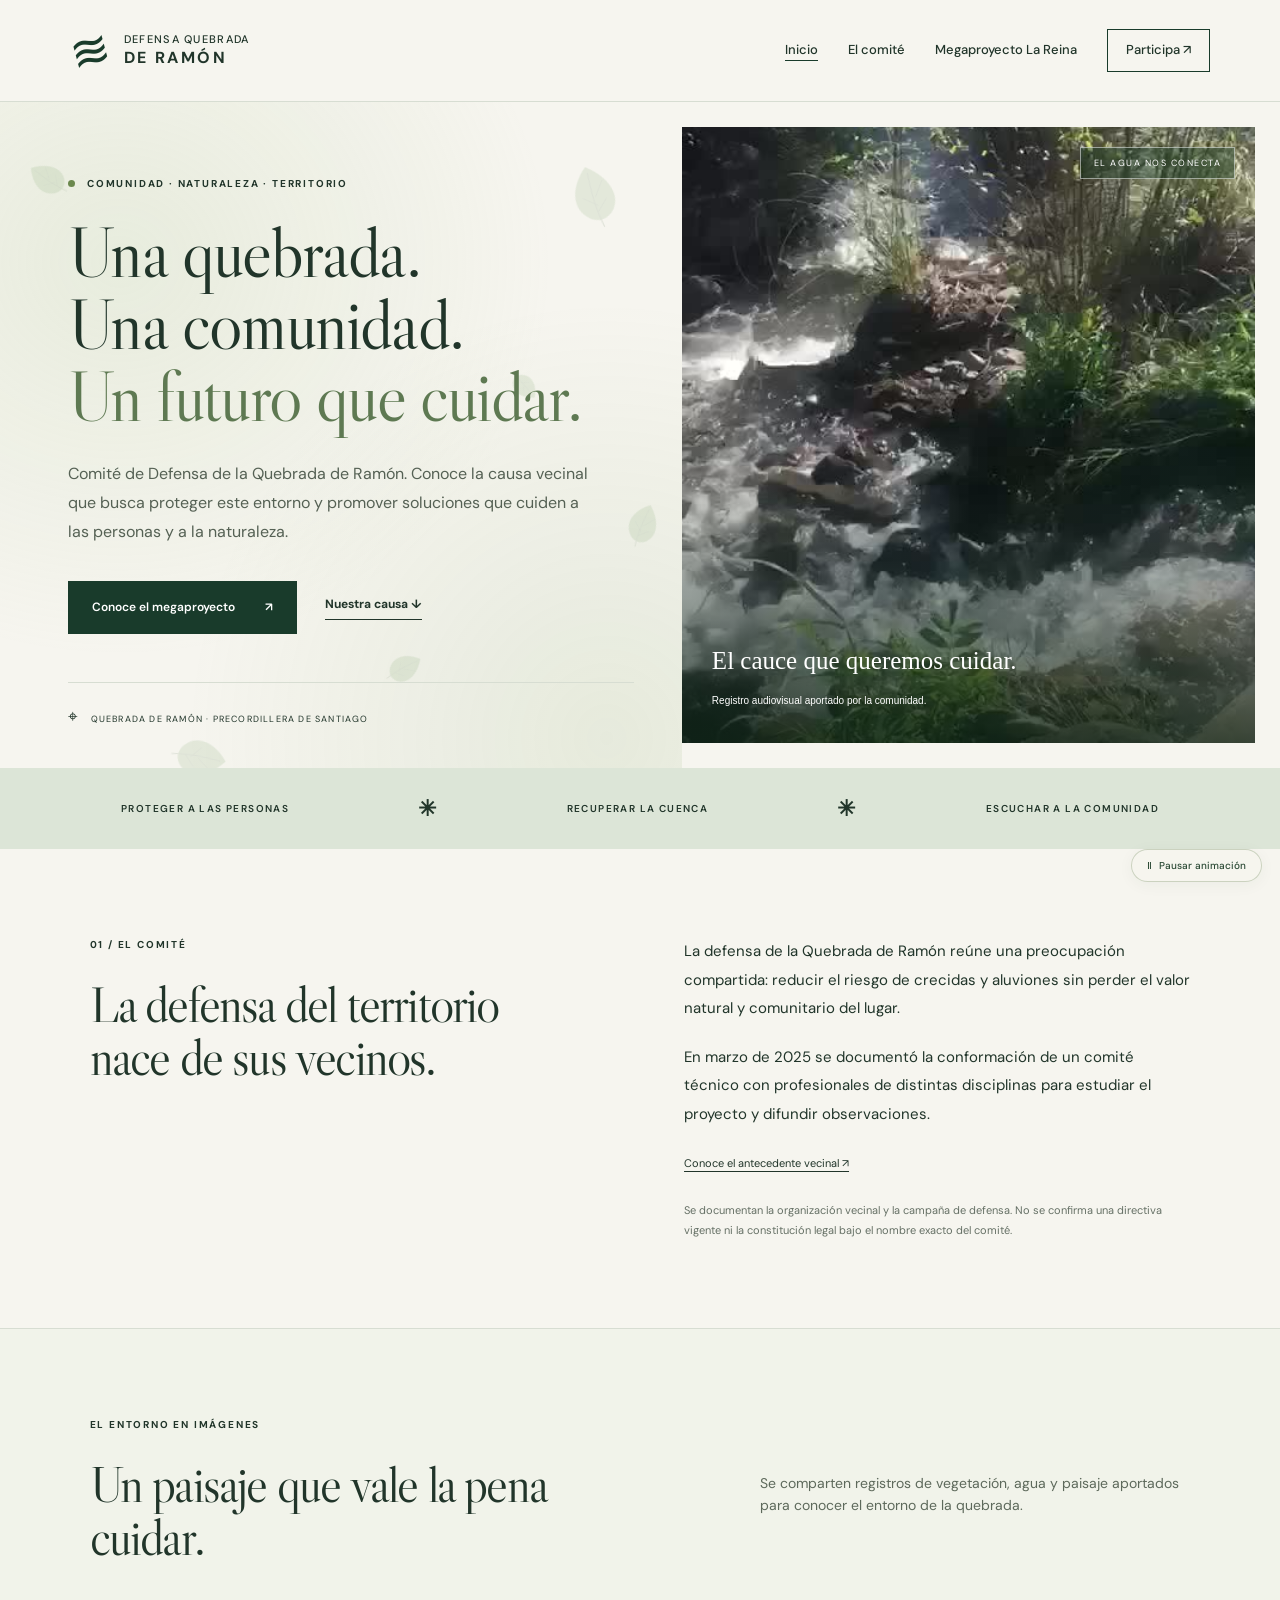
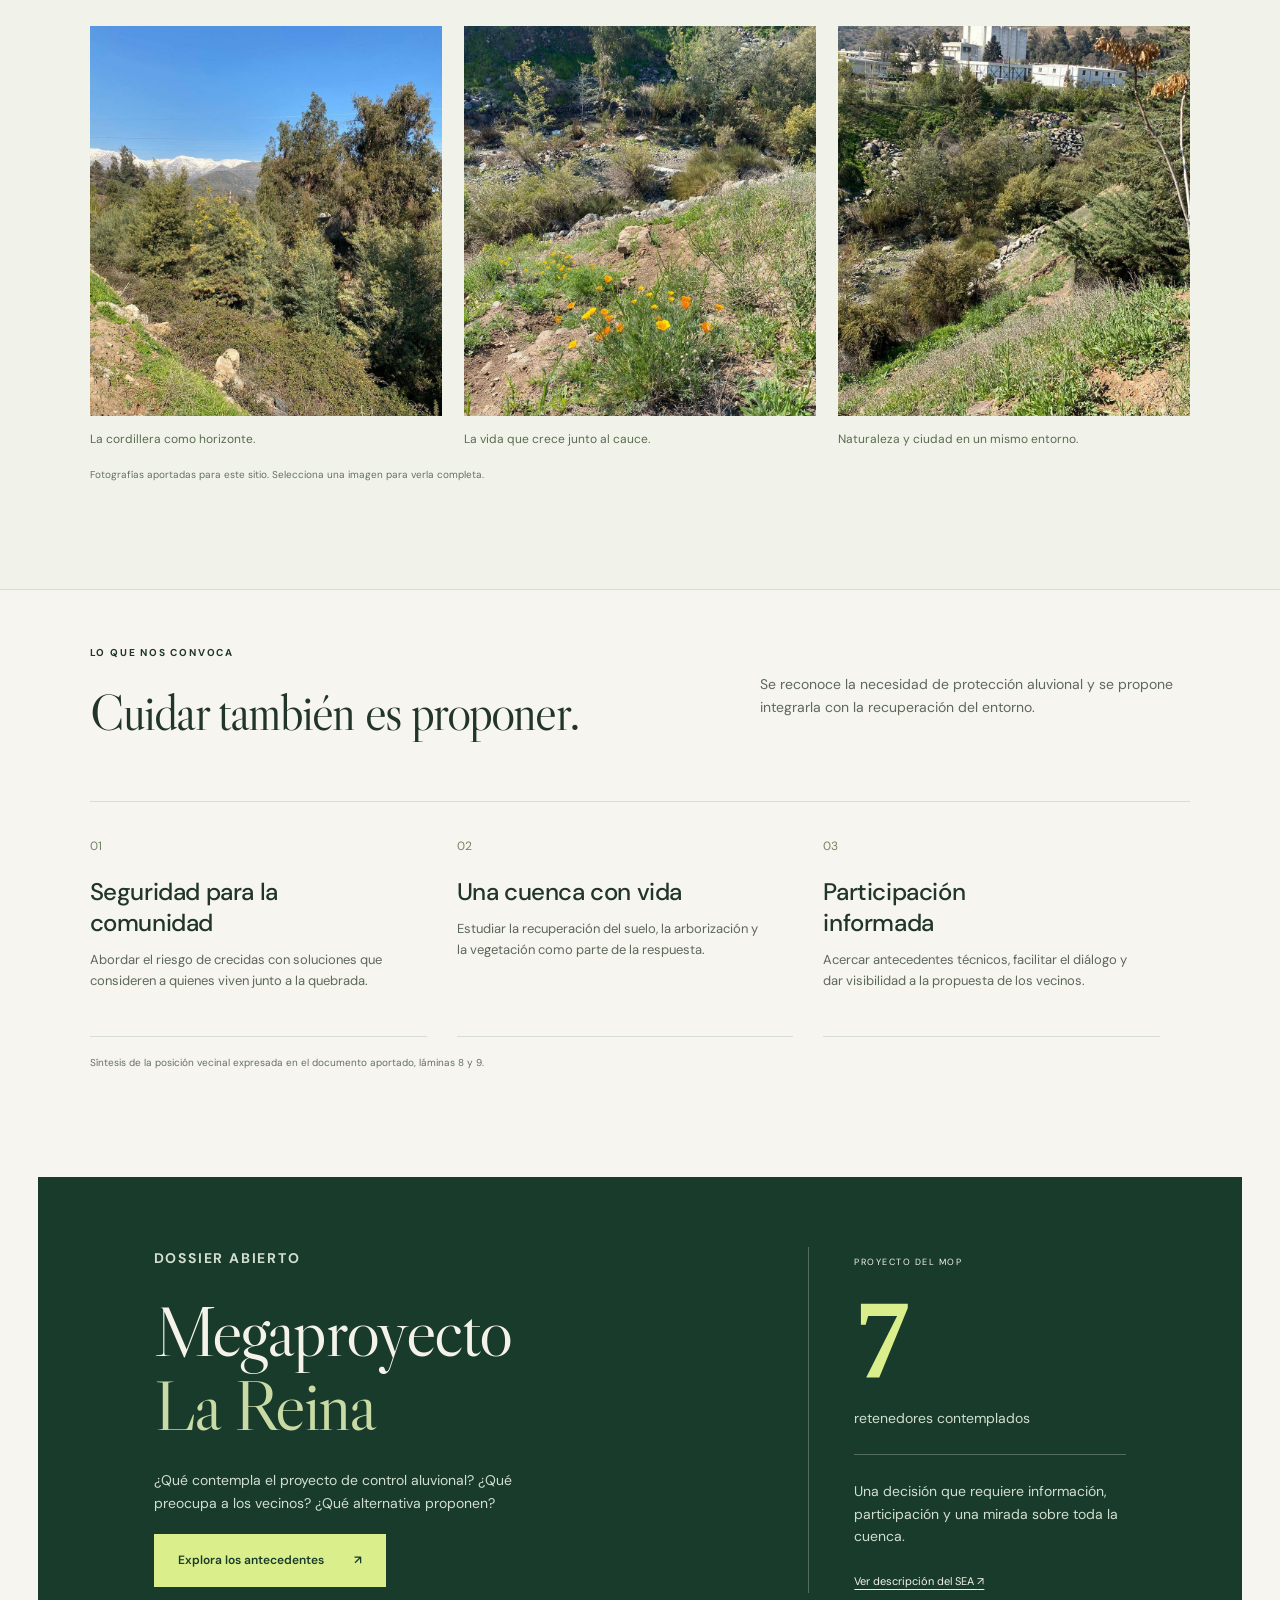
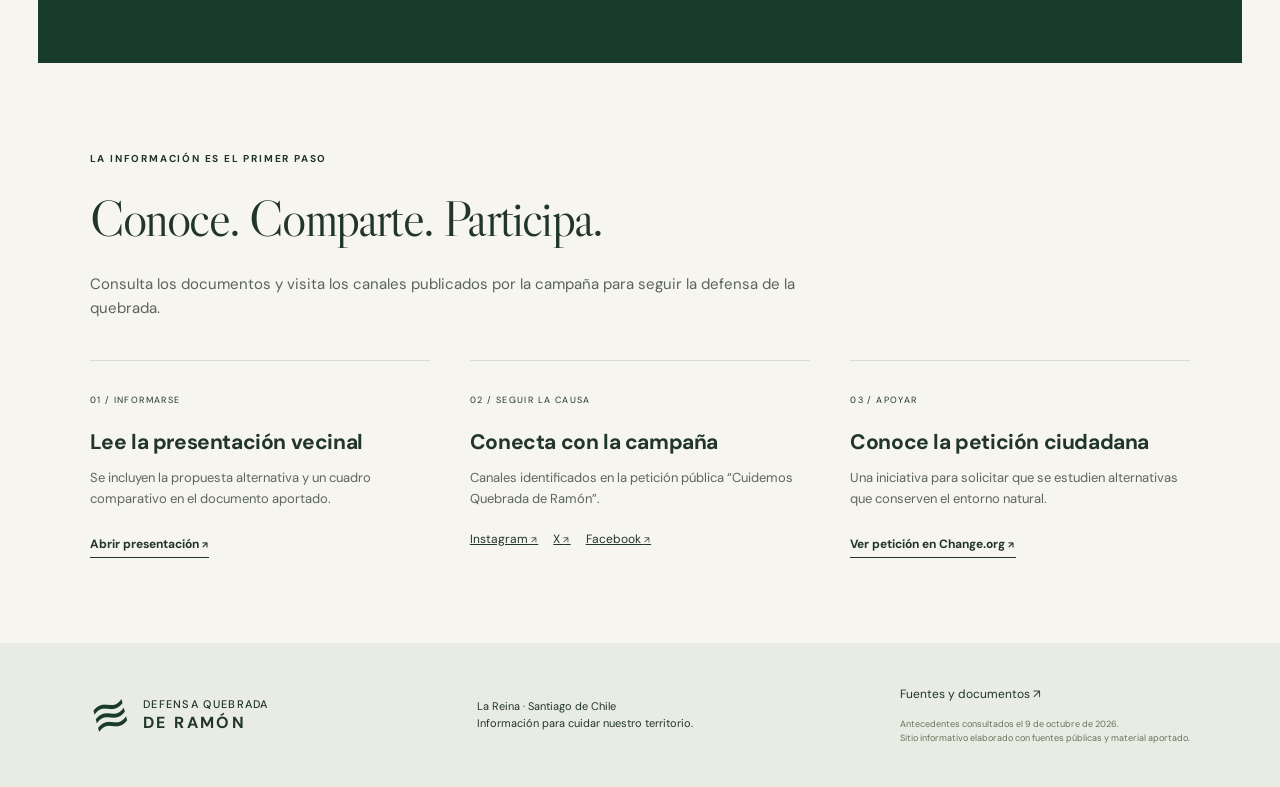
==== index.html @ ad93d1ea "Sitio web Defensa Quebrada de Ramón Co-Authored-By: Claude Opus 5.5 <noreply@anthropic.com>" ====
<!doctype html><html lang="es"><head><meta charset="utf-8"><meta name="viewport" content="width=device-width,initial-scale=1"><title>Inicio | Defensa Quebrada de Ramón</title><meta name="description" content="Conoce la defensa vecinal de la Quebrada de Ramón y los antecedentes del proyecto de control aluvional: fuentes públicas, propuesta vecinal y documentos."><meta name="theme-color" content="#193b2b"><link rel="stylesheet" href="assets/style.css"><script src="assets/main.js" defer></script></head><body><a class="skip" href="#contenido">Ir al contenido</a><header><a class="brand" href="index.html" aria-label="Defensa Quebrada de Ramón, inicio"><span class="mark" aria-hidden="true">≋</span><span>DEFENSA QUEBRADA<br><b>DE RAMÓN</b></span></a><button class="menu" aria-expanded="false" aria-controls="nav">Menú <span aria-hidden="true">☰</span></button><nav id="nav" aria-label="Principal"><a href="index.html" aria-current="page">Inicio</a><a href="index.html#comite">El comité</a><a href="megaproyecto-la-reina/index.html" >Megaproyecto La Reina</a><a class="nav-cta" href="index.html#participa">Participa <span aria-hidden="true">↗</span></a></nav></header><main id="contenido">
<section class="hero"><div class="hero-copy"><p class="eyebrow"><span class="dot"></span> COMUNIDAD · NATURALEZA · TERRITORIO</p><h1>Una quebrada.<br>Una comunidad.<br><em>Un futuro que cuidar.</em></h1><p class="lead">Comité de Defensa de la Quebrada de Ramón. Conoce la causa vecinal que busca proteger este entorno y promover soluciones que cuiden a las personas y a la naturaleza.</p><div class="actions"><a class="button" href="megaproyecto-la-reina/index.html">Conoce el megaproyecto <span>↗</span></a><a class="text-link" href="#comite">Nuestra causa ↓</a></div><div class="hero-location"><span aria-hidden="true">⌖</span> QUEBRADA DE RAMÓN · PRECORDILLERA DE SANTIAGO</div></div><figure class="hero-image"><img src="assets/ambiente-poster.jpg" alt="Agua fluyendo entre rocas y vegetación, en el registro audiovisual aportado"><video class="ambient-video" muted loop playsinline preload="none" poster="/assets/ambiente-poster.jpg" aria-hidden="true" tabindex="-1"><source src="assets/ambiente-quebrada.mp4" type="video/mp4"></video><figcaption>El cauce que queremos cuidar.<small>Registro audiovisual aportado por la comunidad.</small></figcaption><span class="image-label">EL AGUA NOS CONECTA</span></figure></section>
<div class="statement"><span>PROTEGER A LAS PERSONAS</span><span aria-hidden="true">✳</span><span>RECUPERAR LA CUENCA</span><span aria-hidden="true">✳</span><span>ESCUCHAR A LA COMUNIDAD</span></div>
<section class="section split" id="comite"><div><p class="eyebrow">01 / EL COMITÉ</p><h2>La defensa del territorio<br>nace de sus vecinos.</h2></div><div class="prose"><p>La defensa de la Quebrada de Ramón reúne una preocupación compartida: reducir el riesgo de crecidas y aluviones sin perder el valor natural y comunitario del lugar.</p><p>En marzo de 2025 se documentó la conformación de un comité técnico con profesionales de distintas disciplinas para estudiar el proyecto y difundir observaciones. </p><a class="source-link" href="https://z14.cl/2025/quebrada-de-ramon-la-comunidad-se-organiza-frente-al-megaproyecto-del-mop/" target="_blank" rel="noopener noreferrer">Conoce el antecedente vecinal <span aria-hidden="true">↗</span></a><p class="note">Se documentan la organización vecinal y la campaña de defensa. No se confirma una directiva vigente ni la constitución legal bajo el nombre exacto del comité.</p></div></section>
<section class="section landscape-gallery" id="entorno"><div class="section-top"><div><p class="eyebrow">EL ENTORNO EN IMÁGENES</p><h2>Un paisaje que vale la pena cuidar.</h2></div><p>Se comparten registros de vegetación, agua y paisaje aportados para conocer el entorno de la quebrada.</p></div><div class="gallery-grid"><figure><a href="assets/entorno-cordillera.jpg" target="_blank" rel="noopener" aria-label="Abrir fotografía de vegetación y cordillera"><img src="assets/entorno-cordillera.jpg" loading="lazy" width="960" height="1280" alt="Vegetación junto a la quebrada y montañas nevadas bajo un cielo azul"></a><figcaption>La cordillera como horizonte.</figcaption></figure><figure><a href="assets/entorno-flores.jpg" target="_blank" rel="noopener" aria-label="Abrir fotografía de flores y cauce"><img src="assets/entorno-flores.jpg" loading="lazy" width="960" height="1280" alt="Flores anaranjadas y vegetación junto a un cauce rocoso"></a><figcaption>La vida que crece junto al cauce.</figcaption></figure><figure><a href="assets/entorno-vegetacion.jpg" target="_blank" rel="noopener" aria-label="Abrir fotografía del entorno urbano y vegetación"><img src="assets/entorno-vegetacion.jpg" loading="lazy" width="960" height="1280" alt="Ladera con vegetación, rocas y construcciones al fondo"></a><figcaption>Naturaleza y ciudad en un mismo entorno.</figcaption></figure></div><p class="caption">Fotografías aportadas para este sitio. Selecciona una imagen para verla completa.</p></section>
<section class="section purpose"><div class="section-top"><div><p class="eyebrow">LO QUE NOS CONVOCA</p><h2>Cuidar también es proponer.</h2></div><p>Se reconoce la necesidad de protección aluvional y se propone integrarla con la recuperación del entorno.</p></div><div class="principles"><article><span class="number">01</span><h3>Seguridad para la comunidad</h3><p>Abordar el riesgo de crecidas con soluciones que consideren a quienes viven junto a la quebrada.</p></article><article><span class="number">02</span><h3>Una cuenca con vida</h3><p>Estudiar la recuperación del suelo, la arborización y la vegetación como parte de la respuesta.</p></article><article><span class="number">03</span><h3>Participación informada</h3><p>Acercar antecedentes técnicos, facilitar el diálogo y dar visibilidad a la propuesta de los vecinos.</p></article></div><p class="caption">Síntesis de la posición vecinal expresada en el documento aportado, láminas 8 y 9.</p></section>
<section class="project-feature"><div><p class="eyebrow">DOSSIER ABIERTO</p><h2>Megaproyecto<br><em>La Reina</em></h2><p>¿Qué contempla el proyecto de control aluvional? ¿Qué preocupa a los vecinos? ¿Qué alternativa proponen?</p><a class="button light" href="megaproyecto-la-reina/index.html">Explora los antecedentes <span>↗</span></a></div><div class="feature-data"><span class="tag">PROYECTO DEL MOP</span><strong>7</strong><p>retenedores contemplados</p><hr><p>Una decisión que requiere información, participación y una mirada sobre toda la cuenca.</p><a class="source-link" href="https://www.sea.gob.cl/noticias/comite-de-ministros-sesiona-por-cuarta-vez-en-administracion-del-presidente-kast-y-revisa" target="_blank" rel="noopener noreferrer">Ver descripción del SEA <span aria-hidden="true">↗</span></a></div></section>
<section class="section" id="participa"><p class="eyebrow">LA INFORMACIÓN ES EL PRIMER PASO</p><h2>Conoce. Comparte. Participa.</h2><p class="intro">Consulta los documentos y visita los canales publicados por la campaña para seguir la defensa de la quebrada.</p><div class="participation"><div><span>01 / INFORMARSE</span><h3>Lee la presentación vecinal</h3><p>Se incluyen la propuesta alternativa y un cuadro comparativo en el documento aportado.</p><a class="text-link" href="assets/presentacion-cuadro-comparativo.pdf" target="_blank" rel="noopener noreferrer">Abrir presentación <span aria-hidden="true">↗</span></a></div><div><span>02 / SEGUIR LA CAUSA</span><h3>Conecta con la campaña</h3><p>Canales identificados en la petición pública “Cuidemos Quebrada de Ramón”.</p><div class="socials"><a class="" href="https://www.instagram.com/defensaquebradaramon/" target="_blank" rel="noopener noreferrer">Instagram <span aria-hidden="true">↗</span></a><a class="" href="https://x.com/quebrada_ramon" target="_blank" rel="noopener noreferrer">X <span aria-hidden="true">↗</span></a><a class="" href="https://www.facebook.com/profile.php?id=100094372480934" target="_blank" rel="noopener noreferrer">Facebook <span aria-hidden="true">↗</span></a></div></div><div><span>03 / APOYAR</span><h3>Conoce la petición ciudadana</h3><p>Una iniciativa para solicitar que se estudien alternativas que conserven el entorno natural.</p><a class="text-link" href="https://www.change.org/p/munilareina-mop-chile-mmachile-cuidemos-quebrada-de-ram%C3%B3n" target="_blank" rel="noopener noreferrer">Ver petición en Change.org <span aria-hidden="true">↗</span></a></div></div></section></main><footer><a class="brand" href="index.html"><span class="mark" aria-hidden="true">≋</span><span>DEFENSA QUEBRADA<br><b>DE RAMÓN</b></span></a><p>La Reina · Santiago de Chile<br>Información para cuidar nuestro territorio.</p><div><a href="megaproyecto-la-reina/index.html#fuentes">Fuentes y documentos ↗</a><small>Antecedentes consultados el 9 de octubre de 2026.<br>Sitio informativo elaborado con fuentes públicas y material aportado.</small></div></footer></body></html>
---- assets/style.css ----
@import url('https://fonts.googleapis.com/css2?family=DM+Sans:wght@400;500;600;700&family=Libre+Caslon+Display&display=swap');
:root{--forest:#193b2b;--ink:#21352a;--sage:#dce5d7;--cream:#f6f5ef;--muted:#657065;--line:#d7ddd2;--accent:#daef8c}*{box-sizing:border-box}html{scroll-behavior:smooth;scroll-padding-top:110px}body{margin:0;color:var(--ink);background:var(--cream);font-family:'DM Sans',Arial,sans-serif;line-height:1.6}a{color:inherit;text-decoration:none}a:hover{text-decoration:underline;text-underline-offset:5px}a:focus-visible,button:focus-visible,[tabindex]:focus-visible{outline:3px solid #8d9f38;outline-offset:5px}img{display:block;width:100%;object-fit:cover}h1,h2{font-family:'Libre Caslon Display',Georgia,serif;font-weight:400;line-height:1.02;letter-spacing:-1.8px;margin:0 0 28px}h1{font-size:clamp(54px,5.5vw,86px)}h2{font-size:clamp(40px,4vw,58px)}h3{font-size:21px;line-height:1.3;margin:18px 0 12px;letter-spacing:-.4px}p{margin:0 0 20px}em{font-style:normal;color:#5e7952}header{height:102px;display:flex;align-items:center;justify-content:space-between;padding:0 5.5%;border-bottom:1px solid var(--line);background:var(--cream);position:relative;z-index:20}.brand{display:flex;align-items:center;gap:12px;font-size:11px;line-height:1.35;letter-spacing:1.3px;font-weight:500}.brand b{font-size:16px;letter-spacing:2.4px}.mark{font-size:48px;line-height:1;color:var(--forest);transform:rotate(-15deg)}nav{display:flex;gap:30px;align-items:center;font-size:13px;font-weight:500}nav a[aria-current=page]{border-bottom:1px solid var(--forest)}.nav-cta{border:1px solid var(--forest);padding:10px 18px}.menu{display:none}.skip{position:fixed;left:10px;top:-100px;z-index:50;background:white;padding:10px}.skip:focus{top:10px}.hero{display:grid;grid-template-columns:1.14fr 1fr;min-height:650px}.hero-copy{padding:74px 7% 38px 10%}.eyebrow{font-size:10px;font-weight:700;letter-spacing:1.8px;text-transform:uppercase;margin-bottom:25px}.dot{display:inline-block;background:#6b884d;border-radius:50%;width:7px;height:7px;margin-right:8px}.lead{max-width:520px;font-size:16px;line-height:1.8;color:#556154}.actions{display:flex;align-items:center;gap:28px;margin-top:34px}.button{display:inline-flex;gap:30px;justify-content:space-between;align-items:center;background:var(--forest);color:white;padding:17px 24px;font-size:12px;font-weight:600;transition:background .2s}.button:hover{background:#2e5139;text-decoration:none}.text-link{font-size:12px;font-weight:700;border-bottom:1px solid;padding-bottom:5px}.hero-location{border-top:1px solid var(--line);margin-top:48px;padding-top:20px;font-size:9px;letter-spacing:1.2px}.hero-location>span{font-size:17px;margin-right:8px}.hero-image{margin:25px 25px 25px 0;position:relative;overflow:hidden;min-height:540px}.hero-image img{height:100%;position:absolute;object-position:50% 35%}.hero-image:after{content:'';position:absolute;inset:0;background:linear-gradient(transparent 48%,rgba(12,34,20,.8))}.hero-image figcaption{position:absolute;z-index:2;bottom:34px;left:30px;color:white;font-family:Georgia,serif;font-size:25px}.hero-image small{display:block;font-family:Arial,sans-serif;font-size:10px;margin-top:12px}.image-label{position:absolute;right:20px;top:20px;z-index:2;border:1px solid #ffffff80;color:white;padding:8px 13px;font-size:9px;letter-spacing:1.5px;background:#193b2b70}.statement{display:flex;align-items:center;justify-content:space-around;padding:23px 5%;background:var(--sage);font-size:10px;letter-spacing:1.4px;font-weight:600;gap:15px}.statement span:nth-child(even){font-size:22px}.section{padding:88px 7%;scroll-margin-top:20px}.split{display:grid;grid-template-columns:1fr 1fr;gap:8%}.prose{font-size:15px;line-height:1.9;max-width:800px}.note{font-size:11px;line-height:1.8;color:var(--muted);margin:24px 0 0}.source-link{font-size:11px;text-decoration:underline;text-underline-offset:4px}.section-top{display:grid;grid-template-columns:1.3fr 1fr;gap:10%;align-items:center;margin-bottom:35px}.section-top>p{font-size:14px;color:#5d695b}.purpose{padding-top:55px;border-top:1px solid var(--line)}.principles{display:grid;grid-template-columns:repeat(3,1fr);border-top:1px solid var(--line)}.principles article{padding:30px 30px 24px 0;margin-right:30px;border-bottom:1px solid var(--line)}.number{color:#748363;font-size:12px}.principles h3{max-width:230px;font-size:24px;font-weight:500}.principles p{font-size:13px;color:#5c685a}.caption{font-size:10px;color:var(--muted);margin:18px 0}.project-feature{display:grid;grid-template-columns:1.6fr 1fr;padding:70px 9%;gap:15%;background:var(--forest);color:#f5f3e9;margin:0 3%}.project-feature h2{font-size:72px}.project-feature em{color:#c9daa5}.project-feature p{max-width:420px;color:#d2decf;font-size:14px}.light{background:var(--accent);color:var(--forest)}.light:hover{background:#e9f3b7}.feature-data{border-left:1px solid #ffffff40;padding-left:45px}.tag{font-size:9px;letter-spacing:1.5px}.feature-data strong{display:block;font-family:Georgia,serif;font-size:112px;line-height:1.2;color:var(--accent)}hr{border:0;border-top:1px solid #ffffff40;margin:25px 0}.intro{font-size:15px;max-width:720px;color:#596555;margin-bottom:38px}.participation{display:grid;grid-template-columns:repeat(3,1fr);gap:40px;margin-top:40px}.participation>div{border-top:1px solid var(--line);padding-top:24px}.participation span{font-size:9px;letter-spacing:1.4px}.participation p{font-size:13px;color:#5d675a}.socials{display:flex;gap:15px;font-size:12px;text-decoration:underline}footer{background:#e8ece2;padding:42px 7%;display:flex;justify-content:space-between;gap:30px;align-items:center}footer p{font-size:11px;margin:0}footer>div{font-size:12px}footer small{display:block;font-size:9px;color:#64735c;margin-top:12px}.dossier-hero{padding:45px 9% 68px;background:#e6ecdf;position:relative;background-image:radial-gradient(ellipse at 95% 30%,transparent 32%,#cdd8c660 32.2%,transparent 32.4%,transparent 40%,#cdd8c660 40.2%,transparent 40.4%,transparent 48%,#cdd8c660 48.2%,transparent 48.4%)}.breadcrumb{display:block;font-size:11px;margin-bottom:38px}.breadcrumb span{margin-left:16px;color:#899780}.dossier-hero h1{font-size:clamp(60px,7vw,100px)}.dossier-hero .lead{max-width:640px}.dossier-nav{padding:20px 7%;border-bottom:1px solid var(--line);justify-content:space-between;background:var(--cream);gap:15px;font-size:12px;overflow:auto}.data-strip{display:grid;grid-template-columns:1fr 1.5fr 1fr 1.5fr;gap:30px;border-top:1px solid var(--line);border-bottom:1px solid var(--line);padding:30px 0;margin:20px 0 30px}.data-strip strong{display:block;font-family:'Libre Caslon Display',Georgia,serif;font-size:44px;font-weight:400;line-height:1.1}.data-strip small{font-size:20px}.data-strip span{font-size:11px;color:#687360}.status{display:flex;gap:25px;background:#e6ecdf;padding:30px;margin-top:35px}.status .eyebrow{margin-bottom:8px}.status h3{margin-top:0;font-size:20px}.status p{font-size:13px}.status-icon{border:1px solid;border-radius:100%;width:30px;height:30px;display:grid;place-items:center;flex-shrink:0}.muted{background:#edefe6}.concerns{display:grid;grid-template-columns:repeat(2,1fr);gap:32px 60px}.concerns article{border-top:1px solid #cad2c4;padding-top:24px}.concerns article>span{font-size:11px;color:#6a7c5c}.concerns p{font-size:14px;max-width:500px}.alternative{display:grid;grid-template-columns:.85fr 1fr;gap:8%;align-items:center}.alternative figure{margin:0}.alternative img{height:570px}.alternative figcaption{font-size:10px;color:#6e7964;margin-top:10px}.alternative p{font-size:14px}.checklist{padding:0;list-style:none}.checklist li{border-bottom:1px solid var(--line);padding:18px 0 18px 25px;position:relative;font-size:13px}.checklist li:before{content:'↗';position:absolute;left:0;color:#789759}.checklist b{display:block}.table-wrap{overflow-x:auto}table{border-collapse:collapse;width:100%;font-size:12px;line-height:1.7;min-width:650px}caption{text-align:left;font-size:11px;padding:0 0 18px;color:#687560}thead{background:var(--forest);color:#fff;text-align:left}th,td{padding:18px 22px;border-bottom:1px solid #cad2c4;vertical-align:top}thead th:first-child{width:18%}thead th{width:41%;font-size:13px}thead small{display:block;font-size:9px;font-weight:400;opacity:.7}tbody th{text-align:left;font-size:12px;font-weight:600}tbody td:last-child{background:#e3eadb}tbody tr:nth-child(even) td:not(:last-child){background:#f4f5ef}.timeline{list-style:none;padding:0;margin:42px 0 0}.timeline li{display:grid;grid-template-columns:150px 1fr;border-top:1px solid var(--line);padding:30px 0;gap:25px}.timeline time{font-family:Georgia,serif;font-size:40px;color:#6c845a}.timeline h3{margin-top:0}.timeline p{font-size:13px;max-width:740px}.timeline a{font-size:11px;text-decoration:underline;margin-right:25px}.documents{background:#e7ece0}.pdf-card{display:flex;align-items:center;gap:30px;padding:30px;background:var(--cream);margin-bottom:35px}.pdf-icon{border:1px solid #93a184;color:#6c805d;display:grid;place-items:center;min-width:64px;height:85px;font-size:14px}.pdf-card span{font-size:9px;letter-spacing:1.4px}.pdf-card h3{margin-top:8px}.pdf-card p{font-size:12px;color:#5e6a56;margin-bottom:0}.pdf-actions{min-width:160px;display:flex;flex-direction:column;align-items:center;gap:20px}.source-list a{padding:18px 0;display:flex;justify-content:space-between;border-top:1px solid #c3cfb9;font-size:13px}.closing{background:var(--forest);color:#f3f3e6;padding:70px 8%;display:flex;align-items:center;justify-content:space-between;gap:30px}.closing h2{margin:0;font-size:48px}
@media(min-width:1550px){body{max-width:1600px;margin:auto}.hero-copy{padding-top:90px}.hero{min-height:730px}}@media(prefers-reduced-motion:reduce){html{scroll-behavior:auto}*{transition:none!important}}@media(max-width:950px){header{padding:0 5%;height:85px}nav{gap:16px;font-size:11px}.hero-copy{padding:45px 7%}.hero h1{font-size:53px}.hero-image{margin:18px 18px 18px 0}.lead{font-size:14px}.actions{gap:20px;flex-wrap:wrap}.hero-location{font-size:8px}.section{padding:65px 6%}.project-feature{gap:8%;padding:55px 7%}.project-feature h2{font-size:60px}.feature-data{padding-left:30px}.data-strip{gap:18px}.data-strip strong{font-size:34px}.pdf-card{gap:20px}.alternative img{height:500px}}@media(max-width:680px){header{height:80px}.brand{font-size:9px}.brand b{font-size:13px}.mark{font-size:38px}.menu{display:block;background:transparent;border:1px solid #becbb4;color:var(--forest);padding:8px 13px;font:inherit;font-size:12px}header nav{display:none;position:absolute;top:80px;left:0;right:0;background:var(--cream);padding:22px 6%;box-shadow:0 8px 15px #0001;align-items:stretch;gap:17px;font-size:14px}header nav.open{display:flex;flex-direction:column}.hero{display:flex;flex-direction:column}.hero-copy{padding:42px 6% 30px}.hero h1{font-size:56px}.hero-image{height:400px;min-height:0;margin:0 15px 20px}.hero-image img{object-position:center 42%}.hero-location{margin-top:28px}.hero-image figcaption{font-size:22px;bottom:25px;left:22px}.statement{font-size:8px;gap:10px;text-align:center;padding:16px 4%}.statement span:nth-child(even){font-size:15px}.section{padding:55px 6%}.split,.section-top,.alternative{grid-template-columns:1fr;gap:24px}.section-top{margin-bottom:20px}h2{font-size:43px;letter-spacing:-1.2px}.principles{grid-template-columns:1fr}.principles article{margin:0;padding:24px 0}.principles h3{max-width:none;font-size:22px}.project-feature{grid-template-columns:1fr;margin:0 15px;padding:38px 7%;gap:35px}.project-feature h2{font-size:62px}.feature-data{border-left:0;border-top:1px solid #ffffff40;padding:25px 0 0}.feature-data strong{font-size:80px}.participation{grid-template-columns:1fr;gap:30px}footer{flex-direction:column;align-items:flex-start;padding:32px 6%;gap:22px}.dossier-hero{padding:30px 6% 45px}.dossier-hero h1{font-size:65px}.dossier-nav{padding:18px 6%;white-space:nowrap;gap:25px;font-size:11px}.data-strip{grid-template-columns:1fr 1fr;gap:26px}.data-strip strong{font-size:34px}.status{padding:22px;gap:15px}.concerns{grid-template-columns:1fr;gap:20px}.alternative img{height:400px}.timeline li{grid-template-columns:70px 1fr;gap:18px}.timeline time{font-size:27px}.timeline h3{font-size:19px}.pdf-card{flex-wrap:wrap;padding:22px;gap:16px}.pdf-card>div:nth-child(2){flex:1;min-width:160px}.pdf-actions{width:100%;flex-direction:row;justify-content:flex-start;margin-top:12px}.pdf-card h3{font-size:18px}.closing{flex-direction:column;align-items:flex-start;padding:45px 6%}.closing h2{font-size:43px}.source-list a{font-size:12px;gap:12px}.source-list span{flex-shrink:0}}

/* Living greens and quiet autumn accents, placed behind the content. */
.botanical-section{position:relative;isolation:isolate}.botanical-section> :not(.botanical-layer){position:relative;z-index:1}.botanical-layer{position:absolute;inset:0;overflow:hidden;pointer-events:none;z-index:0;contain:paint}.hero-copy .botanical-layer:before,.dossier-hero .botanical-layer:before{content:'';position:absolute;inset:-15%;background:radial-gradient(ellipse at 25% 30%,#b4cc9b35,transparent 46%),radial-gradient(ellipse at 80% 85%,#789f5b20,transparent 42%);animation:green-breath 18s ease-in-out infinite alternate;will-change:transform}.floating-leaf{position:absolute;left:var(--leaf-x);top:var(--leaf-y);width:var(--leaf-size);transform:rotate(var(--leaf-angle));animation:leaf-drift var(--leaf-duration) ease-in-out var(--leaf-delay) infinite alternate;will-change:transform;opacity:.14}.floating-leaf svg{display:block;width:100%;height:auto}.green-leaves .leaf-shape{fill:#62934d}.green-leaves .leaf-vein{stroke:#294e26;stroke-width:1.3}.green-leaves .floating-leaf{opacity:.13}.dry-leaves .leaf-shape{fill:#c5803f}.dry-leaves .leaf-vein{stroke:#8e582e;stroke-width:1.5}.dry-leaves .floating-leaf{opacity:.18}.dry-leaves .floating-leaf:nth-child(2n){opacity:.12}.dry-leaves:before{content:'';position:absolute;inset:0;background:radial-gradient(ellipse at 98% 12%,#d79d6320,transparent 44%),radial-gradient(ellipse at 0 80%,#cf925211,transparent 38%);animation:green-breath 22s ease-in-out infinite alternate}#preocupaciones{background:#efeee4}#preocupaciones>.note{max-width:940px}.button,.nav-cta{transition:background .25s ease,box-shadow .25s ease,transform .25s ease}.button:hover,.nav-cta:hover{transform:translateY(-2px);box-shadow:0 6px 18px #193b2b16}.motion-reveal{opacity:0;transform:translateY(18px);transition:opacity .85s ease var(--reveal-delay,0ms),transform .85s cubic-bezier(.2,.65,.3,1) var(--reveal-delay,0ms)}.motion-reveal.is-visible{opacity:1;transform:translateY(0)}.motion-control{position:fixed;bottom:18px;right:18px;z-index:30;border:1px solid #9faf9080;background:#f6f5eff0;color:#294832;border-radius:24px;padding:9px 15px;font:500 10px 'DM Sans',Arial,sans-serif;cursor:pointer;box-shadow:0 3px 16px #193b2b0c}.motion-control:hover{background:#e3edda}.motion-control:before{content:'Ⅱ';display:inline-block;margin-right:7px;font-size:10px}.motion-control[aria-pressed=true]:before{content:'▷'}body[data-motion=paused] .floating-leaf,body[data-motion=paused] .botanical-layer:before{animation-play-state:paused}body[data-motion=paused] .motion-reveal{opacity:1;transform:none;transition:none}
@keyframes leaf-drift{0%{transform:translate3d(-7px,-9px,0) rotate(var(--leaf-angle))}50%{transform:translate3d(8px,5px,0) rotate(calc(var(--leaf-angle) + 9deg))}100%{transform:translate3d(-2px,20px,0) rotate(calc(var(--leaf-angle) - 8deg))}}
@keyframes green-breath{from{transform:translate3d(-2%,-1%,0) scale(1)}to{transform:translate3d(3%,2%,0) scale(1.08)}}
@media(max-width:680px){.floating-leaf{width:calc(var(--leaf-size)*.8)}.dry-leaves .floating-leaf{opacity:.13}.motion-control{bottom:10px;right:10px;font-size:9px;padding:8px 11px}footer{padding-bottom:70px}}
@media(prefers-reduced-motion:reduce){.floating-leaf,.botanical-layer:before{animation:none!important}.motion-reveal{opacity:1!important;transform:none!important;transition:none!important}.button:hover,.nav-cta:hover{transform:none}}

.hero-image .ambient-video{position:absolute;inset:0;width:100%;height:100%;object-fit:cover;object-position:center;opacity:0;transition:opacity 1.2s ease;pointer-events:none}.hero-image.video-playing .ambient-video{opacity:1}.gallery-grid{display:grid;grid-template-columns:repeat(3,1fr);gap:22px}.gallery-grid figure{margin:0}.gallery-grid a{display:block;overflow:hidden}.gallery-grid img{height:390px;object-fit:cover;transition:transform .8s ease}.gallery-grid a:hover img{transform:scale(1.025)}.gallery-grid figcaption{font-size:12px;color:#596b50;padding-top:14px}.landscape-gallery{border-top:1px solid var(--line);background:#f1f3ea}.landscape-gallery .section-top p{max-width:420px}@media(max-width:950px){.gallery-grid img{height:310px}}@media(max-width:680px){.gallery-grid{grid-template-columns:1fr;gap:28px}.gallery-grid img{height:auto;max-height:520px;object-fit:cover}.hero-image .ambient-video{object-position:center 45%}}@media(prefers-reduced-motion:reduce){.hero-image .ambient-video{transition:none}.gallery-grid a:hover img{transform:none}}
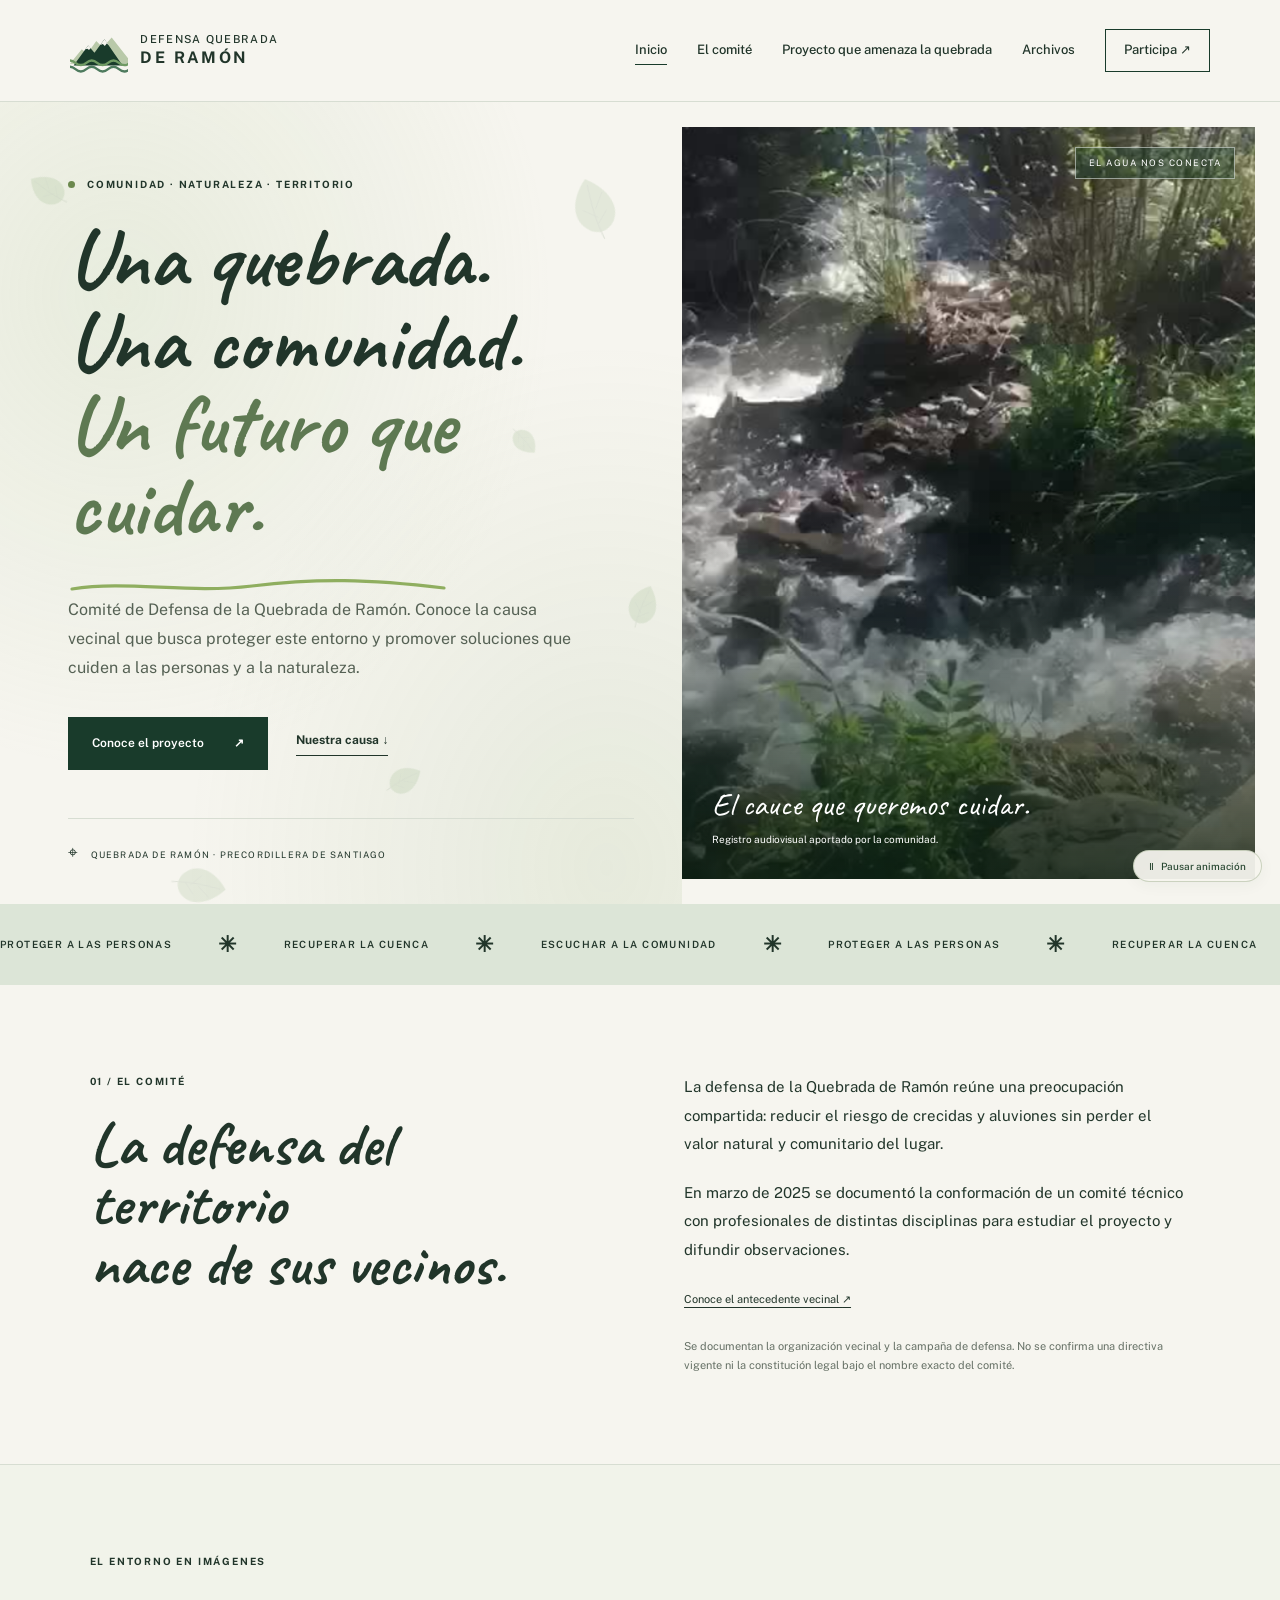
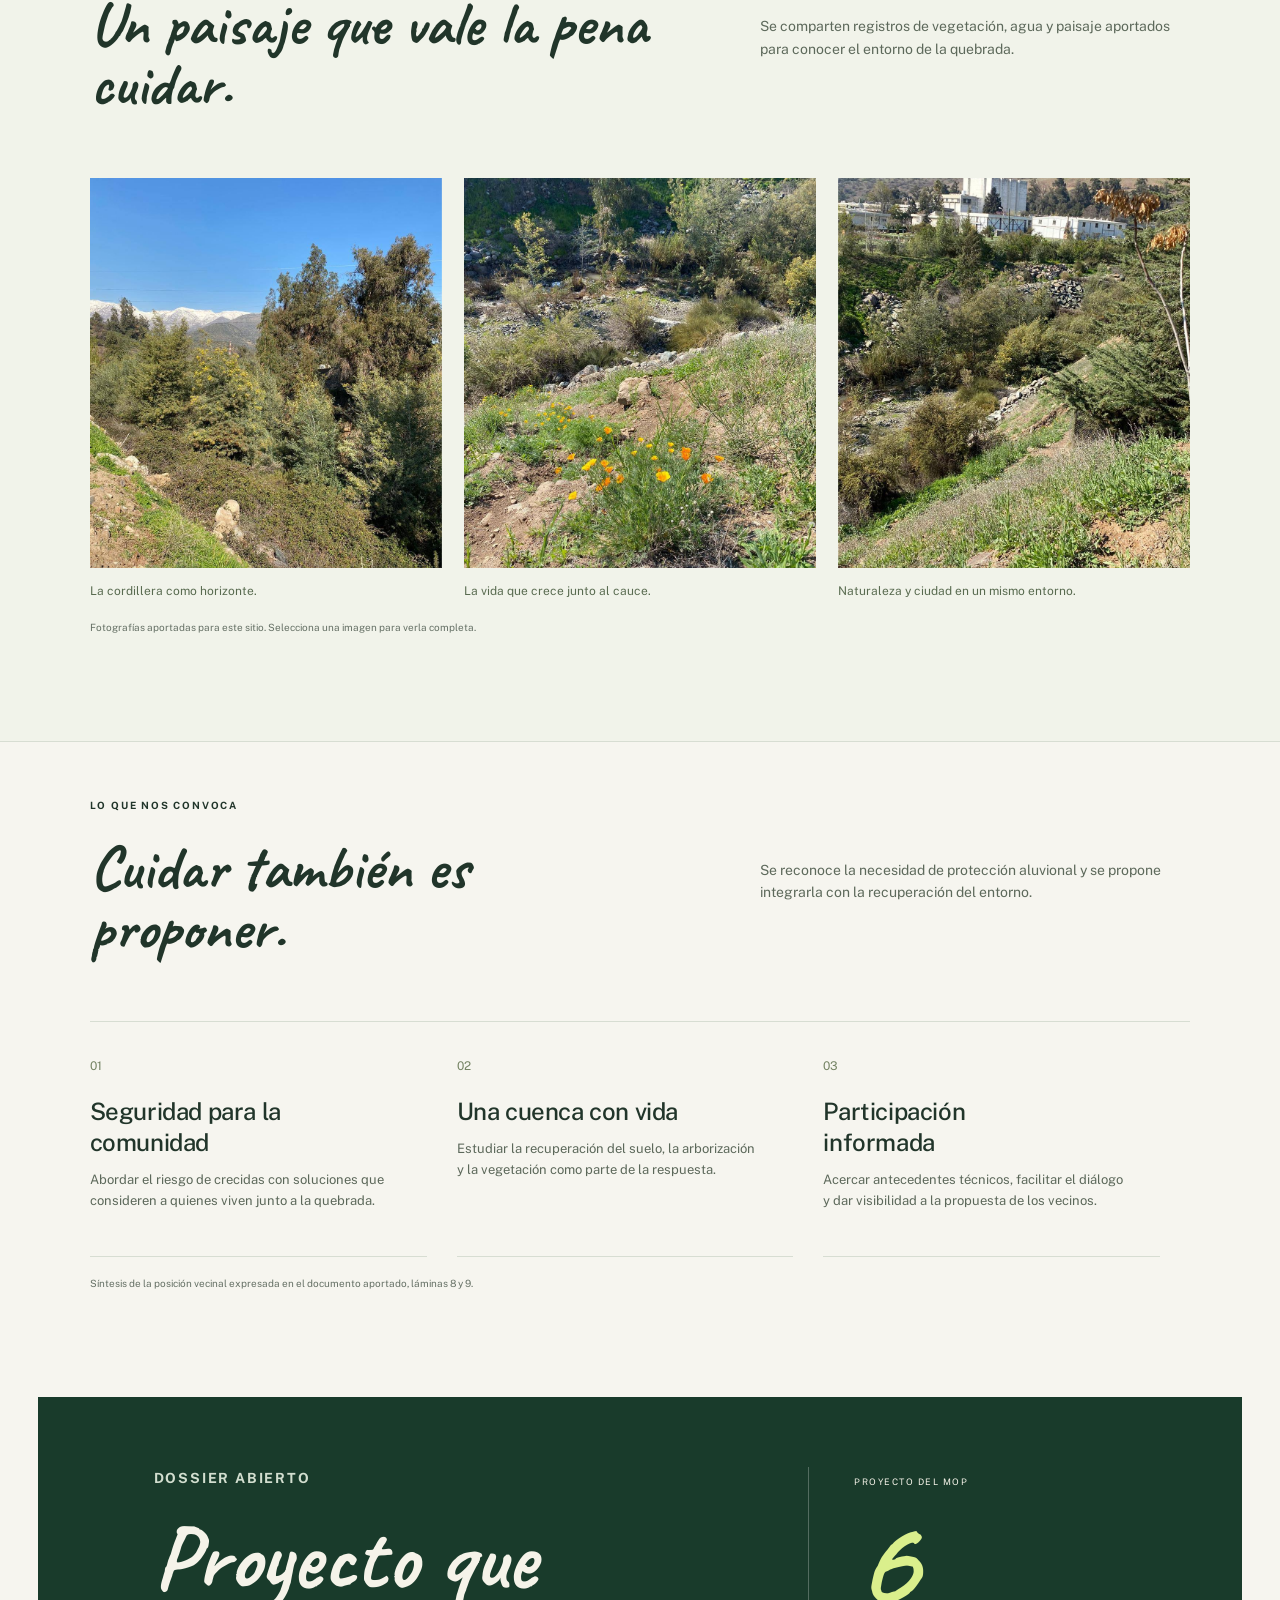
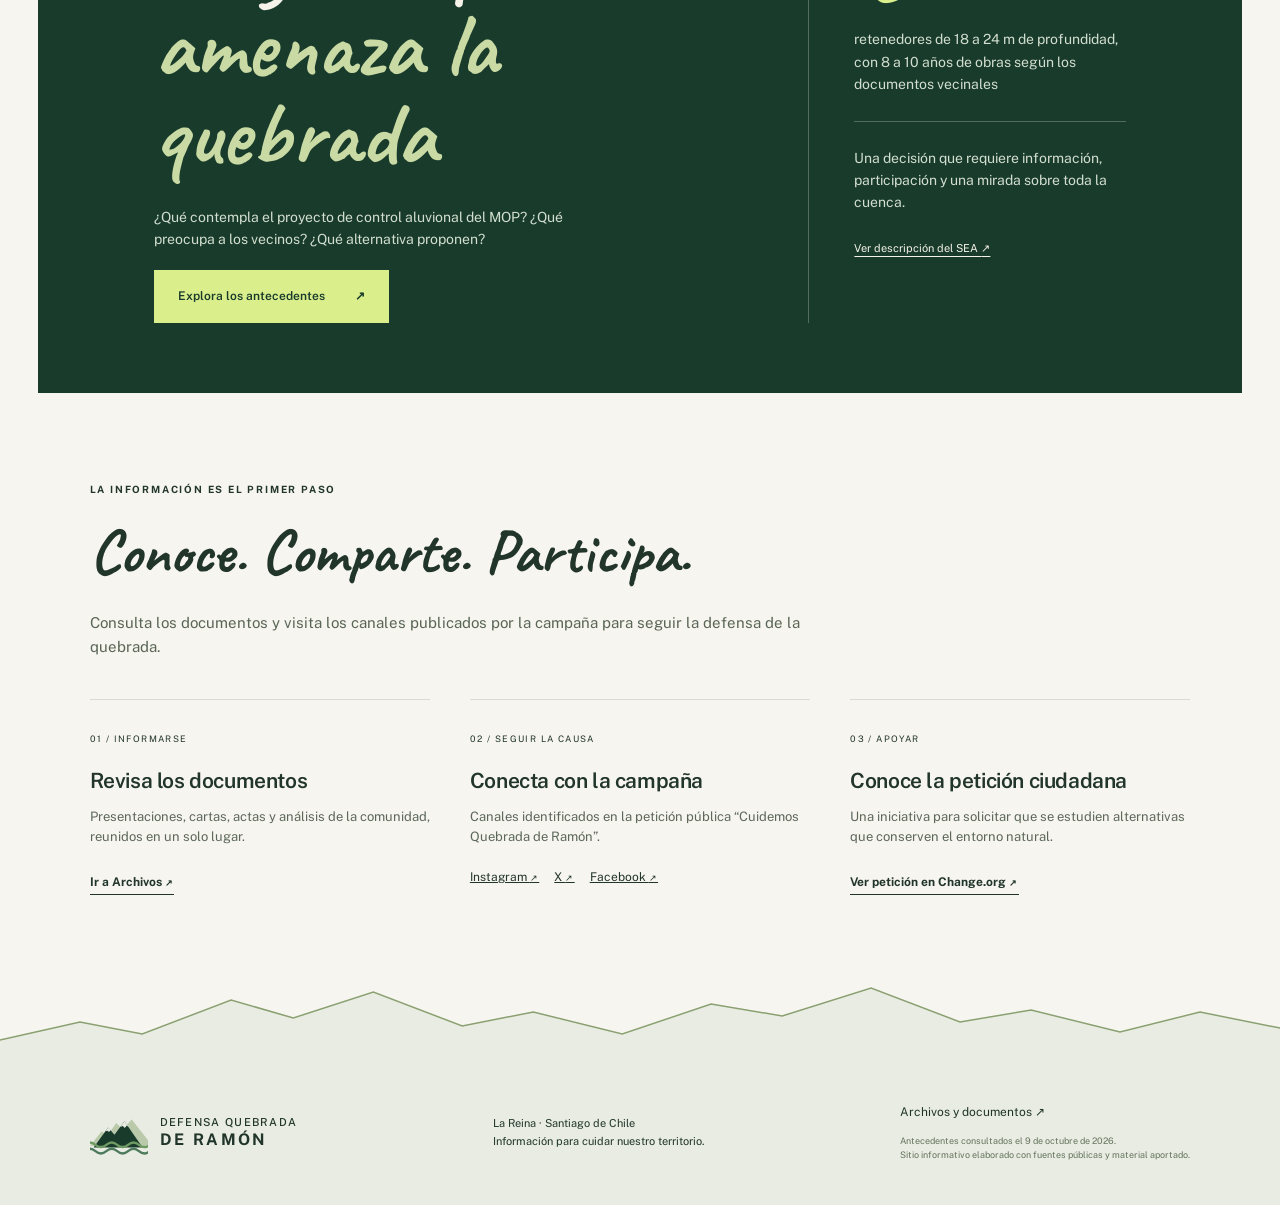
==== commit 0b47c9fb: "Animaciones, fuentes autoalojadas, logo con cordillera y página de Archivos - Títulos en Caveat y te" ====
--- a/index.html
+++ b/index.html
@@ -1,8 +1,8 @@
-<!doctype html><html lang="es"><head><meta charset="utf-8"><meta name="viewport" content="width=device-width,initial-scale=1"><title>Inicio | Defensa Quebrada de Ramón</title><meta name="description" content="Conoce la defensa vecinal de la Quebrada de Ramón y los antecedentes del proyecto de control aluvional: fuentes públicas, propuesta vecinal y documentos."><meta name="theme-color" content="#193b2b"><link rel="stylesheet" href="assets/style.css"><script src="assets/main.js" defer></script></head><body><a class="skip" href="#contenido">Ir al contenido</a><header><a class="brand" href="index.html" aria-label="Defensa Quebrada de Ramón, inicio"><span class="mark" aria-hidden="true">≋</span><span>DEFENSA QUEBRADA<br><b>DE RAMÓN</b></span></a><button class="menu" aria-expanded="false" aria-controls="nav">Menú <span aria-hidden="true">☰</span></button><nav id="nav" aria-label="Principal"><a href="index.html" aria-current="page">Inicio</a><a href="index.html#comite">El comité</a><a href="megaproyecto-la-reina/index.html" >Megaproyecto La Reina</a><a class="nav-cta" href="index.html#participa">Participa <span aria-hidden="true">↗</span></a></nav></header><main id="contenido">
-<section class="hero"><div class="hero-copy"><p class="eyebrow"><span class="dot"></span> COMUNIDAD · NATURALEZA · TERRITORIO</p><h1>Una quebrada.<br>Una comunidad.<br><em>Un futuro que cuidar.</em></h1><p class="lead">Comité de Defensa de la Quebrada de Ramón. Conoce la causa vecinal que busca proteger este entorno y promover soluciones que cuiden a las personas y a la naturaleza.</p><div class="actions"><a class="button" href="megaproyecto-la-reina/index.html">Conoce el megaproyecto <span>↗</span></a><a class="text-link" href="#comite">Nuestra causa ↓</a></div><div class="hero-location"><span aria-hidden="true">⌖</span> QUEBRADA DE RAMÓN · PRECORDILLERA DE SANTIAGO</div></div><figure class="hero-image"><img src="assets/ambiente-poster.jpg" alt="Agua fluyendo entre rocas y vegetación, en el registro audiovisual aportado"><video class="ambient-video" muted loop playsinline preload="none" poster="/assets/ambiente-poster.jpg" aria-hidden="true" tabindex="-1"><source src="assets/ambiente-quebrada.mp4" type="video/mp4"></video><figcaption>El cauce que queremos cuidar.<small>Registro audiovisual aportado por la comunidad.</small></figcaption><span class="image-label">EL AGUA NOS CONECTA</span></figure></section>
+<!doctype html><html lang="es"><head><meta charset="utf-8"><meta name="viewport" content="width=device-width,initial-scale=1"><title>Inicio | Defensa Quebrada de Ramón</title><meta name="description" content="Conoce la defensa vecinal de la Quebrada de Ramón y los antecedentes del proyecto de control aluvional: fuentes públicas, propuesta vecinal y documentos."><meta name="theme-color" content="#193b2b"><link rel="stylesheet" href="assets/style.css"><script src="assets/main.js" defer></script></head><body><a class="skip" href="#contenido">Ir al contenido</a><header><a class="brand" href="index.html" aria-label="Defensa Quebrada de Ramón, inicio"><svg class="mark" viewBox="0 0 64 48" aria-hidden="true" focusable="false"><path class="mark-ridge-back" d="M0 38 L13 22 L19 27 L29 13 L36 20 L46 9 L64 32 L64 38Z"/><path class="mark-ridge" d="M4 40 L20 18 L27 26 L38 11 L58 40Z"/><path class="mark-snow" d="M38 11 L33.4 17.3 L36.2 16.2 L38.4 18.6 L40.6 15.8 L43 17.6Z M20 18 L17 22.2 L19.2 21.4 L21 23 L22.8 20.8Z"/><g class="mark-waves" fill="none" stroke-linecap="round"><path d="M-6 37c4-3.4 8-3.4 12 0s8 3.4 12 0 8-3.4 12 0 8 3.4 12 0 8-3.4 12 0 8 3.4 12 0 8-3.4 12 0"/><path d="M-6 44c4-3.4 8-3.4 12 0s8 3.4 12 0 8-3.4 12 0 8 3.4 12 0 8-3.4 12 0 8 3.4 12 0 8-3.4 12 0"/></g></svg><span>DEFENSA QUEBRADA<br><b>DE RAMÓN</b></span></a><button class="menu" aria-expanded="false" aria-controls="nav">Menú <span aria-hidden="true">☰</span></button><nav id="nav" aria-label="Principal"><a href="index.html" aria-current="page">Inicio</a><a href="index.html#comite">El comité</a><a href="megaproyecto-la-reina/index.html" >Proyecto que amenaza la quebrada</a><a href="archivos/index.html">Archivos</a><a class="nav-cta" href="index.html#participa">Participa <span aria-hidden="true">↗</span></a></nav></header><main id="contenido">
+<section class="hero"><div class="hero-copy"><p class="eyebrow"><span class="dot"></span> COMUNIDAD · NATURALEZA · TERRITORIO</p><h1>Una quebrada.<br>Una comunidad.<br><em>Un futuro que cuidar.</em></h1><p class="lead">Comité de Defensa de la Quebrada de Ramón. Conoce la causa vecinal que busca proteger este entorno y promover soluciones que cuiden a las personas y a la naturaleza.</p><div class="actions"><a class="button" href="megaproyecto-la-reina/index.html">Conoce el proyecto <span>↗</span></a><a class="text-link" href="#comite">Nuestra causa ↓</a></div><div class="hero-location"><span aria-hidden="true">⌖</span> QUEBRADA DE RAMÓN · PRECORDILLERA DE SANTIAGO</div></div><figure class="hero-image"><img src="assets/ambiente-poster.jpg" alt="Agua fluyendo entre rocas y vegetación, en el registro audiovisual aportado"><video class="ambient-video" muted loop playsinline preload="none" poster="/assets/ambiente-poster.jpg" aria-hidden="true" tabindex="-1"><source src="assets/ambiente-quebrada.mp4" type="video/mp4"></video><figcaption>El cauce que queremos cuidar.<small>Registro audiovisual aportado por la comunidad.</small></figcaption><span class="image-label">EL AGUA NOS CONECTA</span></figure></section>
 <div class="statement"><span>PROTEGER A LAS PERSONAS</span><span aria-hidden="true">✳</span><span>RECUPERAR LA CUENCA</span><span aria-hidden="true">✳</span><span>ESCUCHAR A LA COMUNIDAD</span></div>
 <section class="section split" id="comite"><div><p class="eyebrow">01 / EL COMITÉ</p><h2>La defensa del territorio<br>nace de sus vecinos.</h2></div><div class="prose"><p>La defensa de la Quebrada de Ramón reúne una preocupación compartida: reducir el riesgo de crecidas y aluviones sin perder el valor natural y comunitario del lugar.</p><p>En marzo de 2025 se documentó la conformación de un comité técnico con profesionales de distintas disciplinas para estudiar el proyecto y difundir observaciones. </p><a class="source-link" href="https://z14.cl/2025/quebrada-de-ramon-la-comunidad-se-organiza-frente-al-megaproyecto-del-mop/" target="_blank" rel="noopener noreferrer">Conoce el antecedente vecinal <span aria-hidden="true">↗</span></a><p class="note">Se documentan la organización vecinal y la campaña de defensa. No se confirma una directiva vigente ni la constitución legal bajo el nombre exacto del comité.</p></div></section>
 <section class="section landscape-gallery" id="entorno"><div class="section-top"><div><p class="eyebrow">EL ENTORNO EN IMÁGENES</p><h2>Un paisaje que vale la pena cuidar.</h2></div><p>Se comparten registros de vegetación, agua y paisaje aportados para conocer el entorno de la quebrada.</p></div><div class="gallery-grid"><figure><a href="assets/entorno-cordillera.jpg" target="_blank" rel="noopener" aria-label="Abrir fotografía de vegetación y cordillera"><img src="assets/entorno-cordillera.jpg" loading="lazy" width="960" height="1280" alt="Vegetación junto a la quebrada y montañas nevadas bajo un cielo azul"></a><figcaption>La cordillera como horizonte.</figcaption></figure><figure><a href="assets/entorno-flores.jpg" target="_blank" rel="noopener" aria-label="Abrir fotografía de flores y cauce"><img src="assets/entorno-flores.jpg" loading="lazy" width="960" height="1280" alt="Flores anaranjadas y vegetación junto a un cauce rocoso"></a><figcaption>La vida que crece junto al cauce.</figcaption></figure><figure><a href="assets/entorno-vegetacion.jpg" target="_blank" rel="noopener" aria-label="Abrir fotografía del entorno urbano y vegetación"><img src="assets/entorno-vegetacion.jpg" loading="lazy" width="960" height="1280" alt="Ladera con vegetación, rocas y construcciones al fondo"></a><figcaption>Naturaleza y ciudad en un mismo entorno.</figcaption></figure></div><p class="caption">Fotografías aportadas para este sitio. Selecciona una imagen para verla completa.</p></section>
 <section class="section purpose"><div class="section-top"><div><p class="eyebrow">LO QUE NOS CONVOCA</p><h2>Cuidar también es proponer.</h2></div><p>Se reconoce la necesidad de protección aluvional y se propone integrarla con la recuperación del entorno.</p></div><div class="principles"><article><span class="number">01</span><h3>Seguridad para la comunidad</h3><p>Abordar el riesgo de crecidas con soluciones que consideren a quienes viven junto a la quebrada.</p></article><article><span class="number">02</span><h3>Una cuenca con vida</h3><p>Estudiar la recuperación del suelo, la arborización y la vegetación como parte de la respuesta.</p></article><article><span class="number">03</span><h3>Participación informada</h3><p>Acercar antecedentes técnicos, facilitar el diálogo y dar visibilidad a la propuesta de los vecinos.</p></article></div><p class="caption">Síntesis de la posición vecinal expresada en el documento aportado, láminas 8 y 9.</p></section>
-<section class="project-feature"><div><p class="eyebrow">DOSSIER ABIERTO</p><h2>Megaproyecto<br><em>La Reina</em></h2><p>¿Qué contempla el proyecto de control aluvional? ¿Qué preocupa a los vecinos? ¿Qué alternativa proponen?</p><a class="button light" href="megaproyecto-la-reina/index.html">Explora los antecedentes <span>↗</span></a></div><div class="feature-data"><span class="tag">PROYECTO DEL MOP</span><strong>7</strong><p>retenedores contemplados</p><hr><p>Una decisión que requiere información, participación y una mirada sobre toda la cuenca.</p><a class="source-link" href="https://www.sea.gob.cl/noticias/comite-de-ministros-sesiona-por-cuarta-vez-en-administracion-del-presidente-kast-y-revisa" target="_blank" rel="noopener noreferrer">Ver descripción del SEA <span aria-hidden="true">↗</span></a></div></section>
-<section class="section" id="participa"><p class="eyebrow">LA INFORMACIÓN ES EL PRIMER PASO</p><h2>Conoce. Comparte. Participa.</h2><p class="intro">Consulta los documentos y visita los canales publicados por la campaña para seguir la defensa de la quebrada.</p><div class="participation"><div><span>01 / INFORMARSE</span><h3>Lee la presentación vecinal</h3><p>Se incluyen la propuesta alternativa y un cuadro comparativo en el documento aportado.</p><a class="text-link" href="assets/presentacion-cuadro-comparativo.pdf" target="_blank" rel="noopener noreferrer">Abrir presentación <span aria-hidden="true">↗</span></a></div><div><span>02 / SEGUIR LA CAUSA</span><h3>Conecta con la campaña</h3><p>Canales identificados en la petición pública “Cuidemos Quebrada de Ramón”.</p><div class="socials"><a class="" href="https://www.instagram.com/defensaquebradaramon/" target="_blank" rel="noopener noreferrer">Instagram <span aria-hidden="true">↗</span></a><a class="" href="https://x.com/quebrada_ramon" target="_blank" rel="noopener noreferrer">X <span aria-hidden="true">↗</span></a><a class="" href="https://www.facebook.com/profile.php?id=100094372480934" target="_blank" rel="noopener noreferrer">Facebook <span aria-hidden="true">↗</span></a></div></div><div><span>03 / APOYAR</span><h3>Conoce la petición ciudadana</h3><p>Una iniciativa para solicitar que se estudien alternativas que conserven el entorno natural.</p><a class="text-link" href="https://www.change.org/p/munilareina-mop-chile-mmachile-cuidemos-quebrada-de-ram%C3%B3n" target="_blank" rel="noopener noreferrer">Ver petición en Change.org <span aria-hidden="true">↗</span></a></div></div></section></main><footer><a class="brand" href="index.html"><span class="mark" aria-hidden="true">≋</span><span>DEFENSA QUEBRADA<br><b>DE RAMÓN</b></span></a><p>La Reina · Santiago de Chile<br>Información para cuidar nuestro territorio.</p><div><a href="megaproyecto-la-reina/index.html#fuentes">Fuentes y documentos ↗</a><small>Antecedentes consultados el 9 de octubre de 2026.<br>Sitio informativo elaborado con fuentes públicas y material aportado.</small></div></footer></body></html>+<section class="project-feature"><div><p class="eyebrow">DOSSIER ABIERTO</p><h2>Proyecto que<br><em>amenaza la quebrada</em></h2><p>¿Qué contempla el proyecto de control aluvional del MOP? ¿Qué preocupa a los vecinos? ¿Qué alternativa proponen?</p><a class="button light" href="megaproyecto-la-reina/index.html">Explora los antecedentes <span>↗</span></a></div><div class="feature-data"><span class="tag">PROYECTO DEL MOP</span><strong>7</strong><p>retenedores de 18 a 24 m de profundidad, con 8 a 10 años de obras según los documentos vecinales</p><hr><p>Una decisión que requiere información, participación y una mirada sobre toda la cuenca.</p><a class="source-link" href="https://www.sea.gob.cl/noticias/comite-de-ministros-sesiona-por-cuarta-vez-en-administracion-del-presidente-kast-y-revisa" target="_blank" rel="noopener noreferrer">Ver descripción del SEA <span aria-hidden="true">↗</span></a></div></section>
+<section class="section" id="participa"><p class="eyebrow">LA INFORMACIÓN ES EL PRIMER PASO</p><h2>Conoce. Comparte. Participa.</h2><p class="intro">Consulta los documentos y visita los canales publicados por la campaña para seguir la defensa de la quebrada.</p><div class="participation"><div><span>01 / INFORMARSE</span><h3>Revisa los documentos</h3><p>Presentaciones, cartas, actas y análisis de la comunidad, reunidos en un solo lugar.</p><a class="text-link" href="archivos/index.html">Ir a Archivos <span aria-hidden="true">↗</span></a></div><div><span>02 / SEGUIR LA CAUSA</span><h3>Conecta con la campaña</h3><p>Canales identificados en la petición pública “Cuidemos Quebrada de Ramón”.</p><div class="socials"><a class="" href="https://www.instagram.com/defensaquebradaramon/" target="_blank" rel="noopener noreferrer">Instagram <span aria-hidden="true">↗</span></a><a class="" href="https://x.com/quebrada_ramon" target="_blank" rel="noopener noreferrer">X <span aria-hidden="true">↗</span></a><a class="" href="https://www.facebook.com/profile.php?id=100094372480934" target="_blank" rel="noopener noreferrer">Facebook <span aria-hidden="true">↗</span></a></div></div><div><span>03 / APOYAR</span><h3>Conoce la petición ciudadana</h3><p>Una iniciativa para solicitar que se estudien alternativas que conserven el entorno natural.</p><a class="text-link" href="https://www.change.org/p/munilareina-mop-chile-mmachile-cuidemos-quebrada-de-ram%C3%B3n" target="_blank" rel="noopener noreferrer">Ver petición en Change.org <span aria-hidden="true">↗</span></a></div></div></section></main><footer><a class="brand" href="index.html"><svg class="mark" viewBox="0 0 64 48" aria-hidden="true" focusable="false"><path class="mark-ridge-back" d="M0 38 L13 22 L19 27 L29 13 L36 20 L46 9 L64 32 L64 38Z"/><path class="mark-ridge" d="M4 40 L20 18 L27 26 L38 11 L58 40Z"/><path class="mark-snow" d="M38 11 L33.4 17.3 L36.2 16.2 L38.4 18.6 L40.6 15.8 L43 17.6Z M20 18 L17 22.2 L19.2 21.4 L21 23 L22.8 20.8Z"/><g class="mark-waves" fill="none" stroke-linecap="round"><path d="M-6 37c4-3.4 8-3.4 12 0s8 3.4 12 0 8-3.4 12 0 8 3.4 12 0 8-3.4 12 0 8 3.4 12 0 8-3.4 12 0"/><path d="M-6 44c4-3.4 8-3.4 12 0s8 3.4 12 0 8-3.4 12 0 8 3.4 12 0 8-3.4 12 0 8 3.4 12 0 8-3.4 12 0"/></g></svg><span>DEFENSA QUEBRADA<br><b>DE RAMÓN</b></span></a><p>La Reina · Santiago de Chile<br>Información para cuidar nuestro territorio.</p><div><a href="archivos/index.html">Archivos y documentos ↗</a><small>Antecedentes consultados el 9 de octubre de 2026.<br>Sitio informativo elaborado con fuentes públicas y material aportado.</small></div></footer></body></html>
--- a/assets/style.css
+++ b/assets/style.css
@@ -1,12 +1,75 @@
-@import url('https://fonts.googleapis.com/css2?family=DM+Sans:wght@400;500;600;700&family=Libre+Caslon+Display&display=swap');
-:root{--forest:#193b2b;--ink:#21352a;--sage:#dce5d7;--cream:#f6f5ef;--muted:#657065;--line:#d7ddd2;--accent:#daef8c}*{box-sizing:border-box}html{scroll-behavior:smooth;scroll-padding-top:110px}body{margin:0;color:var(--ink);background:var(--cream);font-family:'DM Sans',Arial,sans-serif;line-height:1.6}a{color:inherit;text-decoration:none}a:hover{text-decoration:underline;text-underline-offset:5px}a:focus-visible,button:focus-visible,[tabindex]:focus-visible{outline:3px solid #8d9f38;outline-offset:5px}img{display:block;width:100%;object-fit:cover}h1,h2{font-family:'Libre Caslon Display',Georgia,serif;font-weight:400;line-height:1.02;letter-spacing:-1.8px;margin:0 0 28px}h1{font-size:clamp(54px,5.5vw,86px)}h2{font-size:clamp(40px,4vw,58px)}h3{font-size:21px;line-height:1.3;margin:18px 0 12px;letter-spacing:-.4px}p{margin:0 0 20px}em{font-style:normal;color:#5e7952}header{height:102px;display:flex;align-items:center;justify-content:space-between;padding:0 5.5%;border-bottom:1px solid var(--line);background:var(--cream);position:relative;z-index:20}.brand{display:flex;align-items:center;gap:12px;font-size:11px;line-height:1.35;letter-spacing:1.3px;font-weight:500}.brand b{font-size:16px;letter-spacing:2.4px}.mark{font-size:48px;line-height:1;color:var(--forest);transform:rotate(-15deg)}nav{display:flex;gap:30px;align-items:center;font-size:13px;font-weight:500}nav a[aria-current=page]{border-bottom:1px solid var(--forest)}.nav-cta{border:1px solid var(--forest);padding:10px 18px}.menu{display:none}.skip{position:fixed;left:10px;top:-100px;z-index:50;background:white;padding:10px}.skip:focus{top:10px}.hero{display:grid;grid-template-columns:1.14fr 1fr;min-height:650px}.hero-copy{padding:74px 7% 38px 10%}.eyebrow{font-size:10px;font-weight:700;letter-spacing:1.8px;text-transform:uppercase;margin-bottom:25px}.dot{display:inline-block;background:#6b884d;border-radius:50%;width:7px;height:7px;margin-right:8px}.lead{max-width:520px;font-size:16px;line-height:1.8;color:#556154}.actions{display:flex;align-items:center;gap:28px;margin-top:34px}.button{display:inline-flex;gap:30px;justify-content:space-between;align-items:center;background:var(--forest);color:white;padding:17px 24px;font-size:12px;font-weight:600;transition:background .2s}.button:hover{background:#2e5139;text-decoration:none}.text-link{font-size:12px;font-weight:700;border-bottom:1px solid;padding-bottom:5px}.hero-location{border-top:1px solid var(--line);margin-top:48px;padding-top:20px;font-size:9px;letter-spacing:1.2px}.hero-location>span{font-size:17px;margin-right:8px}.hero-image{margin:25px 25px 25px 0;position:relative;overflow:hidden;min-height:540px}.hero-image img{height:100%;position:absolute;object-position:50% 35%}.hero-image:after{content:'';position:absolute;inset:0;background:linear-gradient(transparent 48%,rgba(12,34,20,.8))}.hero-image figcaption{position:absolute;z-index:2;bottom:34px;left:30px;color:white;font-family:Georgia,serif;font-size:25px}.hero-image small{display:block;font-family:Arial,sans-serif;font-size:10px;margin-top:12px}.image-label{position:absolute;right:20px;top:20px;z-index:2;border:1px solid #ffffff80;color:white;padding:8px 13px;font-size:9px;letter-spacing:1.5px;background:#193b2b70}.statement{display:flex;align-items:center;justify-content:space-around;padding:23px 5%;background:var(--sage);font-size:10px;letter-spacing:1.4px;font-weight:600;gap:15px}.statement span:nth-child(even){font-size:22px}.section{padding:88px 7%;scroll-margin-top:20px}.split{display:grid;grid-template-columns:1fr 1fr;gap:8%}.prose{font-size:15px;line-height:1.9;max-width:800px}.note{font-size:11px;line-height:1.8;color:var(--muted);margin:24px 0 0}.source-link{font-size:11px;text-decoration:underline;text-underline-offset:4px}.section-top{display:grid;grid-template-columns:1.3fr 1fr;gap:10%;align-items:center;margin-bottom:35px}.section-top>p{font-size:14px;color:#5d695b}.purpose{padding-top:55px;border-top:1px solid var(--line)}.principles{display:grid;grid-template-columns:repeat(3,1fr);border-top:1px solid var(--line)}.principles article{padding:30px 30px 24px 0;margin-right:30px;border-bottom:1px solid var(--line)}.number{color:#748363;font-size:12px}.principles h3{max-width:230px;font-size:24px;font-weight:500}.principles p{font-size:13px;color:#5c685a}.caption{font-size:10px;color:var(--muted);margin:18px 0}.project-feature{display:grid;grid-template-columns:1.6fr 1fr;padding:70px 9%;gap:15%;background:var(--forest);color:#f5f3e9;margin:0 3%}.project-feature h2{font-size:72px}.project-feature em{color:#c9daa5}.project-feature p{max-width:420px;color:#d2decf;font-size:14px}.light{background:var(--accent);color:var(--forest)}.light:hover{background:#e9f3b7}.feature-data{border-left:1px solid #ffffff40;padding-left:45px}.tag{font-size:9px;letter-spacing:1.5px}.feature-data strong{display:block;font-family:Georgia,serif;font-size:112px;line-height:1.2;color:var(--accent)}hr{border:0;border-top:1px solid #ffffff40;margin:25px 0}.intro{font-size:15px;max-width:720px;color:#596555;margin-bottom:38px}.participation{display:grid;grid-template-columns:repeat(3,1fr);gap:40px;margin-top:40px}.participation>div{border-top:1px solid var(--line);padding-top:24px}.participation span{font-size:9px;letter-spacing:1.4px}.participation p{font-size:13px;color:#5d675a}.socials{display:flex;gap:15px;font-size:12px;text-decoration:underline}footer{background:#e8ece2;padding:42px 7%;display:flex;justify-content:space-between;gap:30px;align-items:center}footer p{font-size:11px;margin:0}footer>div{font-size:12px}footer small{display:block;font-size:9px;color:#64735c;margin-top:12px}.dossier-hero{padding:45px 9% 68px;background:#e6ecdf;position:relative;background-image:radial-gradient(ellipse at 95% 30%,transparent 32%,#cdd8c660 32.2%,transparent 32.4%,transparent 40%,#cdd8c660 40.2%,transparent 40.4%,transparent 48%,#cdd8c660 48.2%,transparent 48.4%)}.breadcrumb{display:block;font-size:11px;margin-bottom:38px}.breadcrumb span{margin-left:16px;color:#899780}.dossier-hero h1{font-size:clamp(60px,7vw,100px)}.dossier-hero .lead{max-width:640px}.dossier-nav{padding:20px 7%;border-bottom:1px solid var(--line);justify-content:space-between;background:var(--cream);gap:15px;font-size:12px;overflow:auto}.data-strip{display:grid;grid-template-columns:1fr 1.5fr 1fr 1.5fr;gap:30px;border-top:1px solid var(--line);border-bottom:1px solid var(--line);padding:30px 0;margin:20px 0 30px}.data-strip strong{display:block;font-family:'Libre Caslon Display',Georgia,serif;font-size:44px;font-weight:400;line-height:1.1}.data-strip small{font-size:20px}.data-strip span{font-size:11px;color:#687360}.status{display:flex;gap:25px;background:#e6ecdf;padding:30px;margin-top:35px}.status .eyebrow{margin-bottom:8px}.status h3{margin-top:0;font-size:20px}.status p{font-size:13px}.status-icon{border:1px solid;border-radius:100%;width:30px;height:30px;display:grid;place-items:center;flex-shrink:0}.muted{background:#edefe6}.concerns{display:grid;grid-template-columns:repeat(2,1fr);gap:32px 60px}.concerns article{border-top:1px solid #cad2c4;padding-top:24px}.concerns article>span{font-size:11px;color:#6a7c5c}.concerns p{font-size:14px;max-width:500px}.alternative{display:grid;grid-template-columns:.85fr 1fr;gap:8%;align-items:center}.alternative figure{margin:0}.alternative img{height:570px}.alternative figcaption{font-size:10px;color:#6e7964;margin-top:10px}.alternative p{font-size:14px}.checklist{padding:0;list-style:none}.checklist li{border-bottom:1px solid var(--line);padding:18px 0 18px 25px;position:relative;font-size:13px}.checklist li:before{content:'↗';position:absolute;left:0;color:#789759}.checklist b{display:block}.table-wrap{overflow-x:auto}table{border-collapse:collapse;width:100%;font-size:12px;line-height:1.7;min-width:650px}caption{text-align:left;font-size:11px;padding:0 0 18px;color:#687560}thead{background:var(--forest);color:#fff;text-align:left}th,td{padding:18px 22px;border-bottom:1px solid #cad2c4;vertical-align:top}thead th:first-child{width:18%}thead th{width:41%;font-size:13px}thead small{display:block;font-size:9px;font-weight:400;opacity:.7}tbody th{text-align:left;font-size:12px;font-weight:600}tbody td:last-child{background:#e3eadb}tbody tr:nth-child(even) td:not(:last-child){background:#f4f5ef}.timeline{list-style:none;padding:0;margin:42px 0 0}.timeline li{display:grid;grid-template-columns:150px 1fr;border-top:1px solid var(--line);padding:30px 0;gap:25px}.timeline time{font-family:Georgia,serif;font-size:40px;color:#6c845a}.timeline h3{margin-top:0}.timeline p{font-size:13px;max-width:740px}.timeline a{font-size:11px;text-decoration:underline;margin-right:25px}.documents{background:#e7ece0}.pdf-card{display:flex;align-items:center;gap:30px;padding:30px;background:var(--cream);margin-bottom:35px}.pdf-icon{border:1px solid #93a184;color:#6c805d;display:grid;place-items:center;min-width:64px;height:85px;font-size:14px}.pdf-card span{font-size:9px;letter-spacing:1.4px}.pdf-card h3{margin-top:8px}.pdf-card p{font-size:12px;color:#5e6a56;margin-bottom:0}.pdf-actions{min-width:160px;display:flex;flex-direction:column;align-items:center;gap:20px}.source-list a{padding:18px 0;display:flex;justify-content:space-between;border-top:1px solid #c3cfb9;font-size:13px}.closing{background:var(--forest);color:#f3f3e6;padding:70px 8%;display:flex;align-items:center;justify-content:space-between;gap:30px}.closing h2{margin:0;font-size:48px}
-@media(min-width:1550px){body{max-width:1600px;margin:auto}.hero-copy{padding-top:90px}.hero{min-height:730px}}@media(prefers-reduced-motion:reduce){html{scroll-behavior:auto}*{transition:none!important}}@media(max-width:950px){header{padding:0 5%;height:85px}nav{gap:16px;font-size:11px}.hero-copy{padding:45px 7%}.hero h1{font-size:53px}.hero-image{margin:18px 18px 18px 0}.lead{font-size:14px}.actions{gap:20px;flex-wrap:wrap}.hero-location{font-size:8px}.section{padding:65px 6%}.project-feature{gap:8%;padding:55px 7%}.project-feature h2{font-size:60px}.feature-data{padding-left:30px}.data-strip{gap:18px}.data-strip strong{font-size:34px}.pdf-card{gap:20px}.alternative img{height:500px}}@media(max-width:680px){header{height:80px}.brand{font-size:9px}.brand b{font-size:13px}.mark{font-size:38px}.menu{display:block;background:transparent;border:1px solid #becbb4;color:var(--forest);padding:8px 13px;font:inherit;font-size:12px}header nav{display:none;position:absolute;top:80px;left:0;right:0;background:var(--cream);padding:22px 6%;box-shadow:0 8px 15px #0001;align-items:stretch;gap:17px;font-size:14px}header nav.open{display:flex;flex-direction:column}.hero{display:flex;flex-direction:column}.hero-copy{padding:42px 6% 30px}.hero h1{font-size:56px}.hero-image{height:400px;min-height:0;margin:0 15px 20px}.hero-image img{object-position:center 42%}.hero-location{margin-top:28px}.hero-image figcaption{font-size:22px;bottom:25px;left:22px}.statement{font-size:8px;gap:10px;text-align:center;padding:16px 4%}.statement span:nth-child(even){font-size:15px}.section{padding:55px 6%}.split,.section-top,.alternative{grid-template-columns:1fr;gap:24px}.section-top{margin-bottom:20px}h2{font-size:43px;letter-spacing:-1.2px}.principles{grid-template-columns:1fr}.principles article{margin:0;padding:24px 0}.principles h3{max-width:none;font-size:22px}.project-feature{grid-template-columns:1fr;margin:0 15px;padding:38px 7%;gap:35px}.project-feature h2{font-size:62px}.feature-data{border-left:0;border-top:1px solid #ffffff40;padding:25px 0 0}.feature-data strong{font-size:80px}.participation{grid-template-columns:1fr;gap:30px}footer{flex-direction:column;align-items:flex-start;padding:32px 6%;gap:22px}.dossier-hero{padding:30px 6% 45px}.dossier-hero h1{font-size:65px}.dossier-nav{padding:18px 6%;white-space:nowrap;gap:25px;font-size:11px}.data-strip{grid-template-columns:1fr 1fr;gap:26px}.data-strip strong{font-size:34px}.status{padding:22px;gap:15px}.concerns{grid-template-columns:1fr;gap:20px}.alternative img{height:400px}.timeline li{grid-template-columns:70px 1fr;gap:18px}.timeline time{font-size:27px}.timeline h3{font-size:19px}.pdf-card{flex-wrap:wrap;padding:22px;gap:16px}.pdf-card>div:nth-child(2){flex:1;min-width:160px}.pdf-actions{width:100%;flex-direction:row;justify-content:flex-start;margin-top:12px}.pdf-card h3{font-size:18px}.closing{flex-direction:column;align-items:flex-start;padding:45px 6%}.closing h2{font-size:43px}.source-list a{font-size:12px;gap:12px}.source-list span{flex-shrink:0}}
+@font-face{font-family:'Caveat';src:url('fonts/caveat-latin-wght-normal.woff2') format('woff2');font-weight:400 700;font-style:normal;font-display:swap}
+@font-face{font-family:'Public Sans';src:url('fonts/public-sans-latin-wght-normal.woff2') format('woff2');font-weight:100 900;font-style:normal;font-display:swap}
+@font-face{font-family:'Public Sans';src:url('fonts/public-sans-latin-wght-italic.woff2') format('woff2');font-weight:100 900;font-style:italic;font-display:swap}
+:root{--forest:#193b2b;--ink:#21352a;--sage:#dce5d7;--cream:#f6f5ef;--muted:#657065;--line:#d7ddd2;--accent:#daef8c}*{box-sizing:border-box}html{scroll-behavior:smooth;scroll-padding-top:110px}body{margin:0;color:var(--ink);background:var(--cream);font-family:'Public Sans','Open Sans',Arial,sans-serif;line-height:1.6}a{color:inherit;text-decoration:none}a:hover{text-decoration:underline;text-underline-offset:5px}a:focus-visible,button:focus-visible,[tabindex]:focus-visible{outline:3px solid #8d9f38;outline-offset:5px}img{display:block;width:100%;object-fit:cover}h1,h2{font-family:'Caveat','Segoe Print','Comic Sans MS',cursive;font-weight:700;line-height:.98;letter-spacing:0;margin:0 0 28px}h1{font-size:clamp(64px,6.6vw,104px)}h2{font-size:clamp(48px,4.8vw,70px)}h3{font-size:21px;line-height:1.3;margin:18px 0 12px;letter-spacing:-.4px}p{margin:0 0 20px}em{font-style:normal;color:#5e7952}header{height:102px;display:flex;align-items:center;justify-content:space-between;padding:0 5.5%;border-bottom:1px solid var(--line);background:var(--cream);position:relative;z-index:20}.brand{display:flex;align-items:center;gap:12px;font-size:11px;line-height:1.35;letter-spacing:1.3px;font-weight:500}.brand b{font-size:16px;letter-spacing:2.4px}.mark{width:58px;height:44px;flex-shrink:0;overflow:visible}nav{display:flex;gap:30px;align-items:center;font-size:13px;font-weight:500}nav a[aria-current=page]{border-bottom:1px solid var(--forest)}.nav-cta{border:1px solid var(--forest);padding:10px 18px}.menu{display:none}.skip{position:fixed;left:10px;top:-100px;z-index:50;background:white;padding:10px}.skip:focus{top:10px}.hero{display:grid;grid-template-columns:1.14fr 1fr;min-height:650px}.hero-copy{padding:74px 7% 38px 10%}.eyebrow{font-size:10px;font-weight:700;letter-spacing:1.8px;text-transform:uppercase;margin-bottom:25px}.dot{display:inline-block;background:#6b884d;border-radius:50%;width:7px;height:7px;margin-right:8px}.lead{max-width:520px;font-size:16px;line-height:1.8;color:#556154}.actions{display:flex;align-items:center;gap:28px;margin-top:34px}.button{display:inline-flex;gap:30px;justify-content:space-between;align-items:center;background:var(--forest);color:white;padding:17px 24px;font-size:12px;font-weight:600;transition:background .2s}.button:hover{background:#2e5139;text-decoration:none}.text-link{font-size:12px;font-weight:700;border-bottom:1px solid;padding-bottom:5px}.hero-location{border-top:1px solid var(--line);margin-top:48px;padding-top:20px;font-size:9px;letter-spacing:1.2px}.hero-location>span{font-size:17px;margin-right:8px}.hero-image{margin:25px 25px 25px 0;position:relative;overflow:hidden;min-height:540px}.hero-image img{height:100%;position:absolute;object-position:50% 35%}.hero-image:after{content:'';position:absolute;inset:0;background:linear-gradient(transparent 48%,rgba(12,34,20,.8))}.hero-image figcaption{position:absolute;z-index:2;bottom:34px;left:30px;color:white;font-family:'Caveat',cursive;font-size:25px}.hero-image small{display:block;font-family:'Public Sans',Arial,sans-serif;font-size:10px;margin-top:12px}.image-label{position:absolute;right:20px;top:20px;z-index:2;border:1px solid #ffffff80;color:white;padding:8px 13px;font-size:9px;letter-spacing:1.5px;background:#193b2b70}.statement{display:flex;align-items:center;justify-content:space-around;padding:23px 5%;background:var(--sage);font-size:10px;letter-spacing:1.4px;font-weight:600;gap:15px}.statement span:nth-child(even){font-size:22px}.section{padding:88px 7%;scroll-margin-top:20px}.split{display:grid;grid-template-columns:1fr 1fr;gap:8%}.prose{font-size:15px;line-height:1.9;max-width:800px}.note{font-size:11px;line-height:1.8;color:var(--muted);margin:24px 0 0}.source-link{font-size:11px;text-decoration:underline;text-underline-offset:4px}.section-top{display:grid;grid-template-columns:1.3fr 1fr;gap:10%;align-items:center;margin-bottom:35px}.section-top>p{font-size:14px;color:#5d695b}.purpose{padding-top:55px;border-top:1px solid var(--line)}.principles{display:grid;grid-template-columns:repeat(3,1fr);border-top:1px solid var(--line)}.principles article{padding:30px 30px 24px 0;margin-right:30px;border-bottom:1px solid var(--line)}.number{color:#748363;font-size:12px}.principles h3{max-width:230px;font-size:24px;font-weight:500}.principles p{font-size:13px;color:#5c685a}.caption{font-size:10px;color:var(--muted);margin:18px 0}.project-feature{display:grid;grid-template-columns:1.6fr 1fr;padding:70px 9%;gap:15%;background:var(--forest);color:#f5f3e9;margin:0 3%}.project-feature h2{font-size:72px}.project-feature em{color:#c9daa5}.project-feature p{max-width:420px;color:#d2decf;font-size:14px}.light{background:var(--accent);color:var(--forest)}.light:hover{background:#e9f3b7}.feature-data{border-left:1px solid #ffffff40;padding-left:45px}.tag{font-size:9px;letter-spacing:1.5px}.feature-data strong{display:block;font-family:'Caveat',cursive;font-size:112px;line-height:1.2;color:var(--accent)}hr{border:0;border-top:1px solid #ffffff40;margin:25px 0}.intro{font-size:15px;max-width:720px;color:#596555;margin-bottom:38px}.participation{display:grid;grid-template-columns:repeat(3,1fr);gap:40px;margin-top:40px}.participation>div{border-top:1px solid var(--line);padding-top:24px}.participation span{font-size:9px;letter-spacing:1.4px}.participation p{font-size:13px;color:#5d675a}.socials{display:flex;gap:15px;font-size:12px;text-decoration:underline}footer{background:#e8ece2;padding:42px 7%;display:flex;justify-content:space-between;gap:30px;align-items:center}footer p{font-size:11px;margin:0}footer>div{font-size:12px}footer small{display:block;font-size:9px;color:#64735c;margin-top:12px}.dossier-hero{padding:45px 9% 68px;background:#e6ecdf;position:relative;background-image:radial-gradient(ellipse at 95% 30%,transparent 32%,#cdd8c660 32.2%,transparent 32.4%,transparent 40%,#cdd8c660 40.2%,transparent 40.4%,transparent 48%,#cdd8c660 48.2%,transparent 48.4%)}.breadcrumb{display:block;font-size:11px;margin-bottom:38px}.breadcrumb span{margin-left:16px;color:#899780}.dossier-hero h1{font-size:clamp(60px,7vw,100px)}.dossier-hero .lead{max-width:640px}.dossier-nav{padding:20px 7%;border-bottom:1px solid var(--line);justify-content:space-between;background:var(--cream);gap:15px;font-size:12px;overflow:auto}.data-strip{display:grid;grid-template-columns:1fr 1.5fr 1fr 1.5fr;gap:30px;border-top:1px solid var(--line);border-bottom:1px solid var(--line);padding:30px 0;margin:20px 0 30px}.data-strip strong{display:block;font-family:'Caveat',cursive;font-size:44px;font-weight:400;line-height:1.1}.data-strip small{font-size:20px}.data-strip span{font-size:11px;color:#687360}.status{display:flex;gap:25px;background:#e6ecdf;padding:30px;margin-top:35px}.status .eyebrow{margin-bottom:8px}.status h3{margin-top:0;font-size:20px}.status p{font-size:13px}.status-icon{border:1px solid;border-radius:100%;width:30px;height:30px;display:grid;place-items:center;flex-shrink:0}.muted{background:#edefe6}.concerns{display:grid;grid-template-columns:repeat(2,1fr);gap:32px 60px}.concerns article{border-top:1px solid #cad2c4;padding-top:24px}.concerns article>span{font-size:11px;color:#6a7c5c}.concerns p{font-size:14px;max-width:500px}.alternative{display:grid;grid-template-columns:.85fr 1fr;gap:8%;align-items:center}.alternative figure{margin:0}.alternative img{height:570px}.alternative figcaption{font-size:10px;color:#6e7964;margin-top:10px}.alternative p{font-size:14px}.checklist{padding:0;list-style:none}.checklist li{border-bottom:1px solid var(--line);padding:18px 0 18px 25px;position:relative;font-size:13px}.checklist li:before{content:'↗';position:absolute;left:0;color:#789759}.checklist b{display:block}.table-wrap{overflow-x:auto}table{border-collapse:collapse;width:100%;font-size:12px;line-height:1.7;min-width:650px}caption{text-align:left;font-size:11px;padding:0 0 18px;color:#687560}thead{background:var(--forest);color:#fff;text-align:left}th,td{padding:18px 22px;border-bottom:1px solid #cad2c4;vertical-align:top}thead th:first-child{width:18%}thead th{width:41%;font-size:13px}thead small{display:block;font-size:9px;font-weight:400;opacity:.7}tbody th{text-align:left;font-size:12px;font-weight:600}tbody td:last-child{background:#e3eadb}tbody tr:nth-child(even) td:not(:last-child){background:#f4f5ef}.timeline{list-style:none;padding:0;margin:42px 0 0}.timeline li{display:grid;grid-template-columns:150px 1fr;border-top:1px solid var(--line);padding:30px 0;gap:25px}.timeline time{font-family:'Caveat',cursive;font-size:40px;color:#6c845a}.timeline h3{margin-top:0}.timeline p{font-size:13px;max-width:740px}.timeline a{font-size:11px;text-decoration:underline;margin-right:25px}.documents{background:#e7ece0}.pdf-card{display:flex;align-items:center;gap:30px;padding:30px;background:var(--cream);margin-bottom:35px}.pdf-icon{border:1px solid #93a184;color:#6c805d;display:grid;place-items:center;min-width:64px;height:85px;font-size:14px}.pdf-card span{font-size:9px;letter-spacing:1.4px}.pdf-card h3{margin-top:8px}.pdf-card p{font-size:12px;color:#5e6a56;margin-bottom:0}.pdf-actions{min-width:160px;display:flex;flex-direction:column;align-items:center;gap:20px}.source-list a{padding:18px 0;display:flex;justify-content:space-between;border-top:1px solid #c3cfb9;font-size:13px}.closing{background:var(--forest);color:#f3f3e6;padding:70px 8%;display:flex;align-items:center;justify-content:space-between;gap:30px}.closing h2{margin:0;font-size:48px}
+@media(min-width:1550px){body{max-width:1600px;margin:auto}.hero-copy{padding-top:90px}.hero{min-height:730px}}@media(prefers-reduced-motion:reduce){html{scroll-behavior:auto}*{transition:none!important}}@media(max-width:950px){header{padding:0 5%;height:85px}nav{gap:16px;font-size:11px}.hero-copy{padding:45px 7%}.hero h1{font-size:53px}.hero-image{margin:18px 18px 18px 0}.lead{font-size:14px}.actions{gap:20px;flex-wrap:wrap}.hero-location{font-size:8px}.section{padding:65px 6%}.project-feature{gap:8%;padding:55px 7%}.project-feature h2{font-size:60px}.feature-data{padding-left:30px}.data-strip{gap:18px}.data-strip strong{font-size:34px}.pdf-card{gap:20px}.alternative img{height:500px}}@media(max-width:680px){header{height:80px}.brand{font-size:9px}.brand b{font-size:13px}.mark{width:48px;height:36px}.menu{display:block;background:transparent;border:1px solid #becbb4;color:var(--forest);padding:8px 13px;font:inherit;font-size:12px}header nav{display:none;position:absolute;top:80px;left:0;right:0;background:var(--cream);padding:22px 6%;box-shadow:0 8px 15px #0001;align-items:stretch;gap:17px;font-size:14px}header nav.open{display:flex;flex-direction:column}.hero{display:flex;flex-direction:column}.hero-copy{padding:42px 6% 30px}.hero h1{font-size:56px}.hero-image{height:400px;min-height:0;margin:0 15px 20px}.hero-image img{object-position:center 42%}.hero-location{margin-top:28px}.hero-image figcaption{font-size:22px;bottom:25px;left:22px}.statement{font-size:8px;gap:10px;text-align:center;padding:16px 4%}.statement span:nth-child(even){font-size:15px}.section{padding:55px 6%}.split,.section-top,.alternative{grid-template-columns:1fr;gap:24px}.section-top{margin-bottom:20px}h2{font-size:43px;letter-spacing:-1.2px}.principles{grid-template-columns:1fr}.principles article{margin:0;padding:24px 0}.principles h3{max-width:none;font-size:22px}.project-feature{grid-template-columns:1fr;margin:0 15px;padding:38px 7%;gap:35px}.project-feature h2{font-size:62px}.feature-data{border-left:0;border-top:1px solid #ffffff40;padding:25px 0 0}.feature-data strong{font-size:80px}.participation{grid-template-columns:1fr;gap:30px}footer{flex-direction:column;align-items:flex-start;padding:32px 6%;gap:22px}.dossier-hero{padding:30px 6% 45px}.dossier-hero h1{font-size:65px}.dossier-nav{padding:18px 6%;white-space:nowrap;gap:25px;font-size:11px}.data-strip{grid-template-columns:1fr 1fr;gap:26px}.data-strip strong{font-size:34px}.status{padding:22px;gap:15px}.concerns{grid-template-columns:1fr;gap:20px}.alternative img{height:400px}.timeline li{grid-template-columns:70px 1fr;gap:18px}.timeline time{font-size:27px}.timeline h3{font-size:19px}.pdf-card{flex-wrap:wrap;padding:22px;gap:16px}.pdf-card>div:nth-child(2){flex:1;min-width:160px}.pdf-actions{width:100%;flex-direction:row;justify-content:flex-start;margin-top:12px}.pdf-card h3{font-size:18px}.closing{flex-direction:column;align-items:flex-start;padding:45px 6%}.closing h2{font-size:43px}.source-list a{font-size:12px;gap:12px}.source-list span{flex-shrink:0}}
 
 /* Living greens and quiet autumn accents, placed behind the content. */
-.botanical-section{position:relative;isolation:isolate}.botanical-section> :not(.botanical-layer){position:relative;z-index:1}.botanical-layer{position:absolute;inset:0;overflow:hidden;pointer-events:none;z-index:0;contain:paint}.hero-copy .botanical-layer:before,.dossier-hero .botanical-layer:before{content:'';position:absolute;inset:-15%;background:radial-gradient(ellipse at 25% 30%,#b4cc9b35,transparent 46%),radial-gradient(ellipse at 80% 85%,#789f5b20,transparent 42%);animation:green-breath 18s ease-in-out infinite alternate;will-change:transform}.floating-leaf{position:absolute;left:var(--leaf-x);top:var(--leaf-y);width:var(--leaf-size);transform:rotate(var(--leaf-angle));animation:leaf-drift var(--leaf-duration) ease-in-out var(--leaf-delay) infinite alternate;will-change:transform;opacity:.14}.floating-leaf svg{display:block;width:100%;height:auto}.green-leaves .leaf-shape{fill:#62934d}.green-leaves .leaf-vein{stroke:#294e26;stroke-width:1.3}.green-leaves .floating-leaf{opacity:.13}.dry-leaves .leaf-shape{fill:#c5803f}.dry-leaves .leaf-vein{stroke:#8e582e;stroke-width:1.5}.dry-leaves .floating-leaf{opacity:.18}.dry-leaves .floating-leaf:nth-child(2n){opacity:.12}.dry-leaves:before{content:'';position:absolute;inset:0;background:radial-gradient(ellipse at 98% 12%,#d79d6320,transparent 44%),radial-gradient(ellipse at 0 80%,#cf925211,transparent 38%);animation:green-breath 22s ease-in-out infinite alternate}#preocupaciones{background:#efeee4}#preocupaciones>.note{max-width:940px}.button,.nav-cta{transition:background .25s ease,box-shadow .25s ease,transform .25s ease}.button:hover,.nav-cta:hover{transform:translateY(-2px);box-shadow:0 6px 18px #193b2b16}.motion-reveal{opacity:0;transform:translateY(18px);transition:opacity .85s ease var(--reveal-delay,0ms),transform .85s cubic-bezier(.2,.65,.3,1) var(--reveal-delay,0ms)}.motion-reveal.is-visible{opacity:1;transform:translateY(0)}.motion-control{position:fixed;bottom:18px;right:18px;z-index:30;border:1px solid #9faf9080;background:#f6f5eff0;color:#294832;border-radius:24px;padding:9px 15px;font:500 10px 'DM Sans',Arial,sans-serif;cursor:pointer;box-shadow:0 3px 16px #193b2b0c}.motion-control:hover{background:#e3edda}.motion-control:before{content:'Ⅱ';display:inline-block;margin-right:7px;font-size:10px}.motion-control[aria-pressed=true]:before{content:'▷'}body[data-motion=paused] .floating-leaf,body[data-motion=paused] .botanical-layer:before{animation-play-state:paused}body[data-motion=paused] .motion-reveal{opacity:1;transform:none;transition:none}
+.botanical-section{position:relative;isolation:isolate}.botanical-section> :not(.botanical-layer){position:relative;z-index:1}.botanical-layer{position:absolute;inset:0;overflow:hidden;pointer-events:none;z-index:0;contain:paint}.hero-copy .botanical-layer:before,.dossier-hero .botanical-layer:before{content:'';position:absolute;inset:-15%;background:radial-gradient(ellipse at 25% 30%,#b4cc9b35,transparent 46%),radial-gradient(ellipse at 80% 85%,#789f5b20,transparent 42%);animation:green-breath 18s ease-in-out infinite alternate;will-change:transform}.floating-leaf{position:absolute;left:var(--leaf-x);top:var(--leaf-y);width:var(--leaf-size);transform:rotate(var(--leaf-angle));animation:leaf-drift var(--leaf-duration) ease-in-out var(--leaf-delay) infinite alternate;will-change:transform;opacity:.14}.floating-leaf svg{display:block;width:100%;height:auto}.green-leaves .leaf-shape{fill:#62934d}.green-leaves .leaf-vein{stroke:#294e26;stroke-width:1.3}.green-leaves .floating-leaf{opacity:.13}.dry-leaves .leaf-shape{fill:#c5803f}.dry-leaves .leaf-vein{stroke:#8e582e;stroke-width:1.5}.dry-leaves .floating-leaf{opacity:.18}.dry-leaves .floating-leaf:nth-child(2n){opacity:.12}.dry-leaves:before{content:'';position:absolute;inset:0;background:radial-gradient(ellipse at 98% 12%,#d79d6320,transparent 44%),radial-gradient(ellipse at 0 80%,#cf925211,transparent 38%);animation:green-breath 22s ease-in-out infinite alternate}#preocupaciones{background:#efeee4}#preocupaciones>.note{max-width:940px}.button,.nav-cta{transition:background .25s ease,box-shadow .25s ease,transform .25s ease}.button:hover,.nav-cta:hover{transform:translateY(-2px);box-shadow:0 6px 18px #193b2b16}.motion-reveal{opacity:0;transform:translateY(18px);transition:opacity .85s ease var(--reveal-delay,0ms),transform .85s cubic-bezier(.2,.65,.3,1) var(--reveal-delay,0ms)}.motion-reveal.is-visible{opacity:1;transform:translateY(0)}.motion-control{position:fixed;bottom:18px;right:18px;z-index:30;border:1px solid #9faf9080;background:#f6f5eff0;color:#294832;border-radius:24px;padding:9px 15px;font:500 10px 'Public Sans',Arial,sans-serif;cursor:pointer;box-shadow:0 3px 16px #193b2b0c}.motion-control:hover{background:#e3edda}.motion-control:before{content:'Ⅱ';display:inline-block;margin-right:7px;font-size:10px}.motion-control[aria-pressed=true]:before{content:'▷'}body[data-motion=paused] .floating-leaf,body[data-motion=paused] .botanical-layer:before{animation-play-state:paused}body[data-motion=paused] .motion-reveal{opacity:1;transform:none;transition:none}
 @keyframes leaf-drift{0%{transform:translate3d(-7px,-9px,0) rotate(var(--leaf-angle))}50%{transform:translate3d(8px,5px,0) rotate(calc(var(--leaf-angle) + 9deg))}100%{transform:translate3d(-2px,20px,0) rotate(calc(var(--leaf-angle) - 8deg))}}
 @keyframes green-breath{from{transform:translate3d(-2%,-1%,0) scale(1)}to{transform:translate3d(3%,2%,0) scale(1.08)}}
 @media(max-width:680px){.floating-leaf{width:calc(var(--leaf-size)*.8)}.dry-leaves .floating-leaf{opacity:.13}.motion-control{bottom:10px;right:10px;font-size:9px;padding:8px 11px}footer{padding-bottom:70px}}
 @media(prefers-reduced-motion:reduce){.floating-leaf,.botanical-layer:before{animation:none!important}.motion-reveal{opacity:1!important;transform:none!important;transition:none!important}.button:hover,.nav-cta:hover{transform:none}}
 
 .hero-image .ambient-video{position:absolute;inset:0;width:100%;height:100%;object-fit:cover;object-position:center;opacity:0;transition:opacity 1.2s ease;pointer-events:none}.hero-image.video-playing .ambient-video{opacity:1}.gallery-grid{display:grid;grid-template-columns:repeat(3,1fr);gap:22px}.gallery-grid figure{margin:0}.gallery-grid a{display:block;overflow:hidden}.gallery-grid img{height:390px;object-fit:cover;transition:transform .8s ease}.gallery-grid a:hover img{transform:scale(1.025)}.gallery-grid figcaption{font-size:12px;color:#596b50;padding-top:14px}.landscape-gallery{border-top:1px solid var(--line);background:#f1f3ea}.landscape-gallery .section-top p{max-width:420px}@media(max-width:950px){.gallery-grid img{height:310px}}@media(max-width:680px){.gallery-grid{grid-template-columns:1fr;gap:28px}.gallery-grid img{height:auto;max-height:520px;object-fit:cover}.hero-image .ambient-video{object-position:center 45%}}@media(prefers-reduced-motion:reduce){.hero-image .ambient-video{transition:none}.gallery-grid a:hover img{transform:none}}
+
+/* Logo: cordillera detrás del agua. */
+.mark{display:block;overflow:hidden}.mark-ridge-back{fill:#b9c9a9}.mark-ridge{fill:var(--forest);transition:fill .3s}.mark-snow{fill:#f6f5ef}.mark-waves path{stroke:#4e7b5e;stroke-width:2.6}.mark-waves path:first-child{stroke:#6f9a63}.mark-waves{animation:mark-flow 5s linear infinite}.brand:hover .mark-ridge{fill:#2e5139}footer .mark-snow{fill:#e8ece2}
+@keyframes mark-flow{from{transform:translateX(0)}to{transform:translateX(-24px)}}
+
+/* Tipografía manuscrita: ajuste de tamaños. */
+h3{font-weight:600}
+.project-feature h2{font-size:clamp(64px,7vw,92px)}.dossier-hero h1{font-size:clamp(72px,8.5vw,124px)}.closing h2{font-size:clamp(50px,5vw,64px)}.timeline time{font-size:50px;line-height:1}.data-strip strong{font-size:54px;font-weight:600}.feature-data strong{font-size:136px;line-height:1;font-weight:600}.hero-image figcaption{font-size:32px;line-height:1.1}
+@media(max-width:950px){.hero h1{font-size:62px}.project-feature h2{font-size:70px}.data-strip strong{font-size:42px}}
+@media(max-width:680px){.hero h1{font-size:62px}h2{font-size:50px;letter-spacing:0}.dossier-hero h1{font-size:76px}.project-feature h2{font-size:72px}.closing h2{font-size:50px}.timeline time{font-size:34px}.feature-data strong{font-size:96px}.data-strip strong{font-size:40px}.hero-image figcaption{font-size:27px}}
+
+/* Encabezado fijo que se compacta al bajar. */
+header{position:sticky;top:0;transition:height .35s ease,box-shadow .35s ease,background .35s ease}body.scrolled header{height:72px;box-shadow:0 6px 24px #193b2b12;background:#f6f5efee;backdrop-filter:blur(8px)}.mark{transition:width .35s ease,height .35s ease}body.scrolled .mark{width:48px;height:36px}
+@media(max-width:680px){body.scrolled header{height:64px}body.scrolled header nav{top:64px}}
+nav a:not(.nav-cta){position:relative}nav a:not(.nav-cta):after{content:'';position:absolute;left:0;right:0;bottom:-4px;height:1px;background:var(--forest);transform:scaleX(0);transform-origin:left;transition:transform .35s ease}nav a:not(.nav-cta):hover{text-decoration:none}nav a:not(.nav-cta):hover:after,nav a[aria-current=page]:after{transform:scaleX(1)}nav a[aria-current=page]{border-bottom:0}
+.dossier-nav{position:sticky;top:72px;z-index:15}@media(max-width:680px){.dossier-nav{top:64px}}
+
+/* Entrada de la portada. */
+.intro-anim{opacity:0;transform:translateY(22px);animation:intro-up 1s cubic-bezier(.2,.65,.3,1) forwards;animation-delay:var(--intro-delay,0ms)}
+@keyframes intro-up{to{opacity:1;transform:none}}
+.hero-image.intro-anim{opacity:1;transform:none;clip-path:inset(0 0 100% 0);animation:intro-curtain 1.4s cubic-bezier(.7,0,.2,1) .15s forwards}
+@keyframes intro-curtain{to{clip-path:inset(0 0 0 0)}}
+.scribble{display:block;width:min(100%,380px);height:20px;margin-top:4px;overflow:visible}.scribble path{fill:none;stroke:#8fae5f;stroke-width:3.2;stroke-linecap:round;stroke-dasharray:var(--len,600);stroke-dashoffset:var(--len,600);animation:draw 1.6s ease 1.1s forwards}.project-feature .scribble path{stroke:var(--accent)}
+@keyframes draw{to{stroke-dashoffset:0}}
+
+/* Títulos que se "escriben" al aparecer. */
+.ink{clip-path:inset(-20% 100% -20% 0);transition:clip-path 1.5s cubic-bezier(.45,.1,.25,1) var(--reveal-delay,0ms)}.ink.is-visible{clip-path:inset(-20% -5% -20% -5%)}
+.img-reveal{clip-path:inset(12% 0 0 0);opacity:0;transform:translateY(24px);transition:clip-path 1.2s cubic-bezier(.2,.65,.3,1) var(--reveal-delay,0ms),opacity .9s ease var(--reveal-delay,0ms),transform 1.2s cubic-bezier(.2,.65,.3,1) var(--reveal-delay,0ms)}.img-reveal.is-visible{clip-path:inset(0 0 0 0);opacity:1;transform:none}
+
+/* Franja de lemas en movimiento continuo. */
+.statement.marquee{display:block;overflow:hidden;padding:23px 0;white-space:nowrap}.marquee-track{display:inline-flex;align-items:center;gap:46px;padding-right:46px;animation:marquee 38s linear infinite}.marquee-track span{flex-shrink:0}.statement.marquee:hover .marquee-track{animation-play-state:paused}.statement.marquee .marquee-track span:nth-child(even){font-size:22px}
+@keyframes marquee{to{transform:translateX(-50%)}}
+
+/* Línea de tiempo que se dibuja. */
+.timeline li{border-top:0;position:relative}.timeline li:before{content:'';position:absolute;left:0;right:0;top:0;height:1px;background:#bfcab5;transform-origin:left;transform:scaleX(var(--line-scale,1));transition:transform 1.2s cubic-bezier(.2,.65,.3,1) var(--reveal-delay,0ms)}.timeline li.motion-reveal{--line-scale:0}.timeline li.is-visible{--line-scale:1}.timeline time{transition:color .4s}.timeline li:hover time{color:var(--forest)}
+
+/* Cordillera dibujada sobre el pie de página. */
+.ridge-divider{display:block;width:100%;height:80px;margin-bottom:-1px}.ridge-divider .ridge-fill{fill:#e8ece2}.ridge-divider .ridge-line{fill:none;stroke:#8aa071;stroke-width:1.5;stroke-dasharray:var(--len,3000);stroke-dashoffset:var(--len,3000);transition:stroke-dashoffset 3.2s ease}.ridge-divider.is-visible .ridge-line{stroke-dashoffset:0}.closing+.ridge-divider{background:var(--forest)}
+
+/* Tarjetas con elevación suave. */
+.doc-card,.tech-grid article{transition:transform .4s ease,box-shadow .4s ease}.doc-card:hover,.tech-grid article:hover{transform:translateY(-4px);box-shadow:0 14px 30px #193b2b14}
+.data-strip strong{font-variant-numeric:tabular-nums}
+
+body[data-motion=paused] .mark-waves,body[data-motion=paused] .marquee-track{animation-play-state:paused}
+body[data-motion=paused] .intro-anim{animation:none;opacity:1;transform:none;clip-path:none}body[data-motion=paused] .scribble path{animation:none;stroke-dashoffset:0}
+body[data-motion=paused] .ink,body[data-motion=paused] .img-reveal{clip-path:none;opacity:1;transform:none;transition:none}body[data-motion=paused] .timeline li{--line-scale:1}body[data-motion=paused] .ridge-divider .ridge-line{stroke-dashoffset:0;transition:none}body[data-motion=paused] .parallax{transform:none!important}
+@media(prefers-reduced-motion:reduce){.mark-waves,.marquee-track{animation:none!important}.intro-anim{animation:none!important;opacity:1!important;transform:none!important;clip-path:none!important}.scribble path{animation:none!important;stroke-dashoffset:0!important}.ink,.img-reveal{clip-path:none!important;opacity:1!important;transform:none!important}.timeline li{--line-scale:1!important}.ridge-divider .ridge-line{stroke-dashoffset:0!important}.parallax{transform:none!important}header{transition:none}}
+
+/* Nuevos bloques de contenido. */
+.data-strip.secondary{border-top:0;margin-top:-30px}.data-strip.secondary strong{font-size:44px}
+.map-pair{display:grid;grid-template-columns:1.5fr 1fr;gap:22px;margin:40px 0 10px}.map-pair figure{margin:0}.map-pair a{display:block;overflow:hidden;background:#dfe6d8}.map-pair img{height:360px;object-fit:cover;transition:transform .8s ease}.map-pair a:hover img{transform:scale(1.03)}.map-pair figcaption{font-size:11px;color:#6e7964;margin-top:10px}
+.tech{background:#e7ece0}.tech-grid{display:grid;grid-template-columns:repeat(3,1fr);gap:22px;margin-top:38px}.tech-grid article{background:var(--cream);padding:28px 26px 22px;border-top:3px solid #a8bd8a}.tech-grid article>span{font-size:10px;letter-spacing:1.4px;font-weight:700;color:#6a7c5c}.tech-grid h3{margin-top:10px;font-size:20px}.tech-grid p{font-size:13px;color:#4f5c4c}.tech-grid strong{color:var(--forest)}
+blockquote.mop-quote{margin:46px 0 10px;padding:34px 34px 28px;background:var(--forest);color:#eef2e6;position:relative}blockquote.mop-quote p{font-family:'Caveat',cursive;font-size:clamp(30px,3vw,42px);line-height:1.12;margin:0 0 14px;max-width:920px}blockquote.mop-quote cite{display:block;font-style:normal;font-size:11px;color:#c9daa5;letter-spacing:.4px}blockquote.mop-quote:before{content:'“';position:absolute;right:28px;top:-26px;font-family:'Caveat',cursive;font-size:150px;color:var(--accent);line-height:1}
+.sbn-grid{display:grid;grid-template-columns:repeat(3,1fr);border-top:1px solid var(--line);margin-top:34px}.sbn-grid article{padding:24px 24px 18px 0;border-bottom:1px solid var(--line);margin-right:24px}.sbn-grid h3{font-size:19px;margin:6px 0 8px}.sbn-grid p{font-size:13px;color:#5c685a;margin-bottom:8px}.sbn-grid small{font-size:10px;letter-spacing:1.2px;font-weight:700;color:#789759}.sbn-grid .number{font-family:'Caveat',cursive;font-size:34px;color:#8fae5f;line-height:1}
+.example-figure{margin:44px 0 0}.example-figure a{display:block;background:#1d2a20}.example-figure img{max-height:560px;object-fit:contain}.example-figure figcaption{font-size:11px;color:#6e7964;margin-top:10px;max-width:820px}
+.cost-table thead th{width:auto}.cost-table td:nth-child(2){background:#f4f5ef}
+.doc-list{display:grid;grid-template-columns:repeat(2,1fr);gap:24px;margin-top:34px}.doc-card{display:flex;flex-direction:column;background:var(--cream);padding:30px;border-top:3px solid #a8bd8a}.doc-meta{display:flex;flex-wrap:wrap;gap:8px 16px;font-size:10px;letter-spacing:1.3px;font-weight:700;color:#6a7c5c;text-transform:uppercase}.doc-card h3{font-size:22px;margin:14px 0 10px}.doc-card p{font-size:13px;color:#4f5c4c}.doc-note{font-size:11px!important;color:var(--muted)!important;border-left:2px solid #c9d6bb;padding-left:12px}.doc-actions{margin-top:auto;padding-top:14px;display:flex;align-items:center;gap:26px;flex-wrap:wrap}.doc-icon{font-family:'Caveat',cursive;font-size:34px;line-height:1;color:#8fae5f}
+.filters{display:flex;flex-wrap:wrap;gap:10px;margin-top:30px}.filters button{font:600 12px 'Public Sans',Arial,sans-serif;border:1px solid #b9c7ad;background:transparent;color:var(--forest);padding:9px 16px;border-radius:20px;cursor:pointer;transition:background .25s,color .25s}.filters button[aria-pressed=true]{background:var(--forest);color:#fff;border-color:var(--forest)}.filters button:hover{background:#e3edda}.filters button[aria-pressed=true]:hover{background:#2e5139}.doc-card[hidden]{display:none}
+@media(max-width:950px){.tech-grid,.sbn-grid{grid-template-columns:1fr 1fr}.map-pair img{height:300px}}
+@media(max-width:680px){.tech-grid,.sbn-grid,.doc-list,.map-pair{grid-template-columns:1fr}.sbn-grid article{margin-right:0}.map-pair img{height:auto}.doc-card{padding:22px}blockquote.mop-quote{padding:28px 22px 22px}blockquote.mop-quote:before{font-size:110px;right:14px;top:-20px}.data-strip.secondary{margin-top:-20px}.ridge-divider{height:50px}}
+@media(min-width:681px) and (max-width:880px){.menu{display:block;background:transparent;border:1px solid #becbb4;color:var(--forest);padding:8px 13px;font:inherit;font-size:12px}header nav{display:none;position:absolute;top:85px;left:0;right:0;background:var(--cream);padding:22px 6%;box-shadow:0 8px 15px #0001;align-items:stretch;gap:17px;font-size:14px}header nav.open{display:flex;flex-direction:column}body.scrolled header nav{top:72px}}
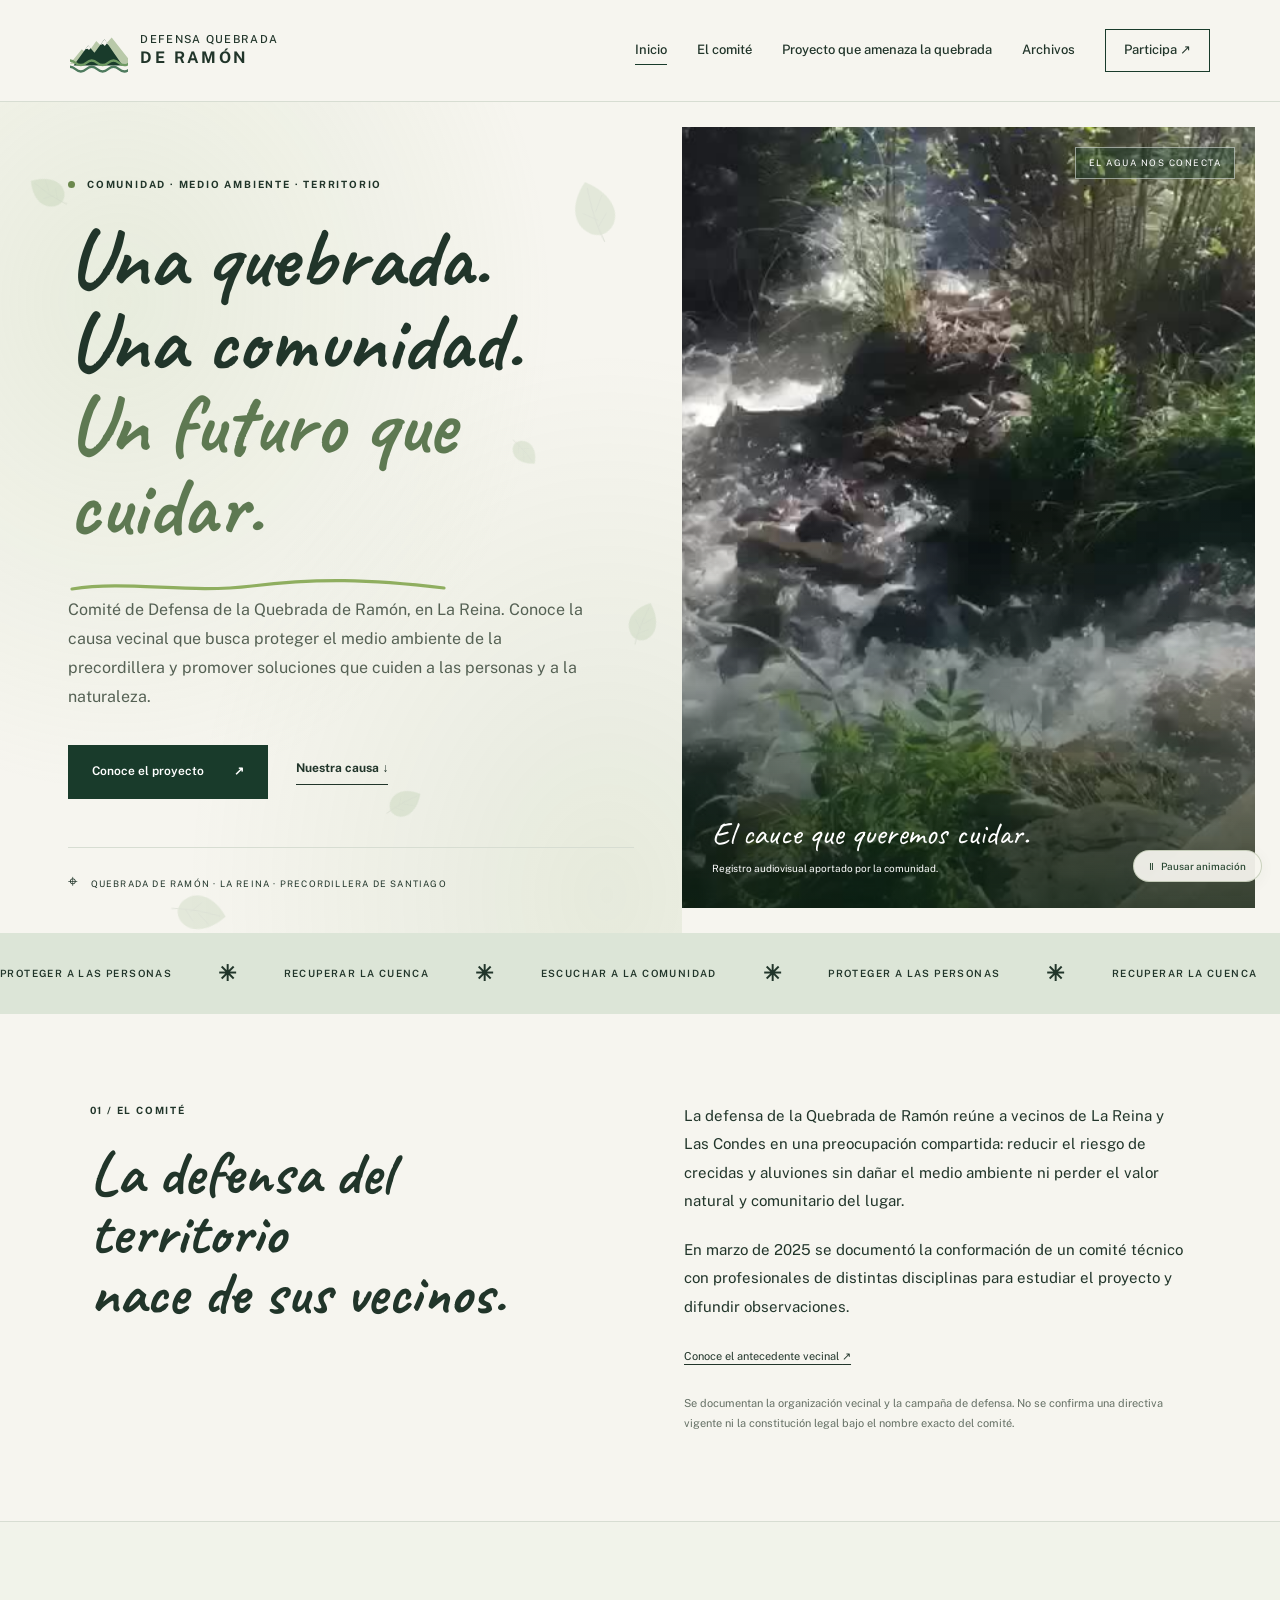
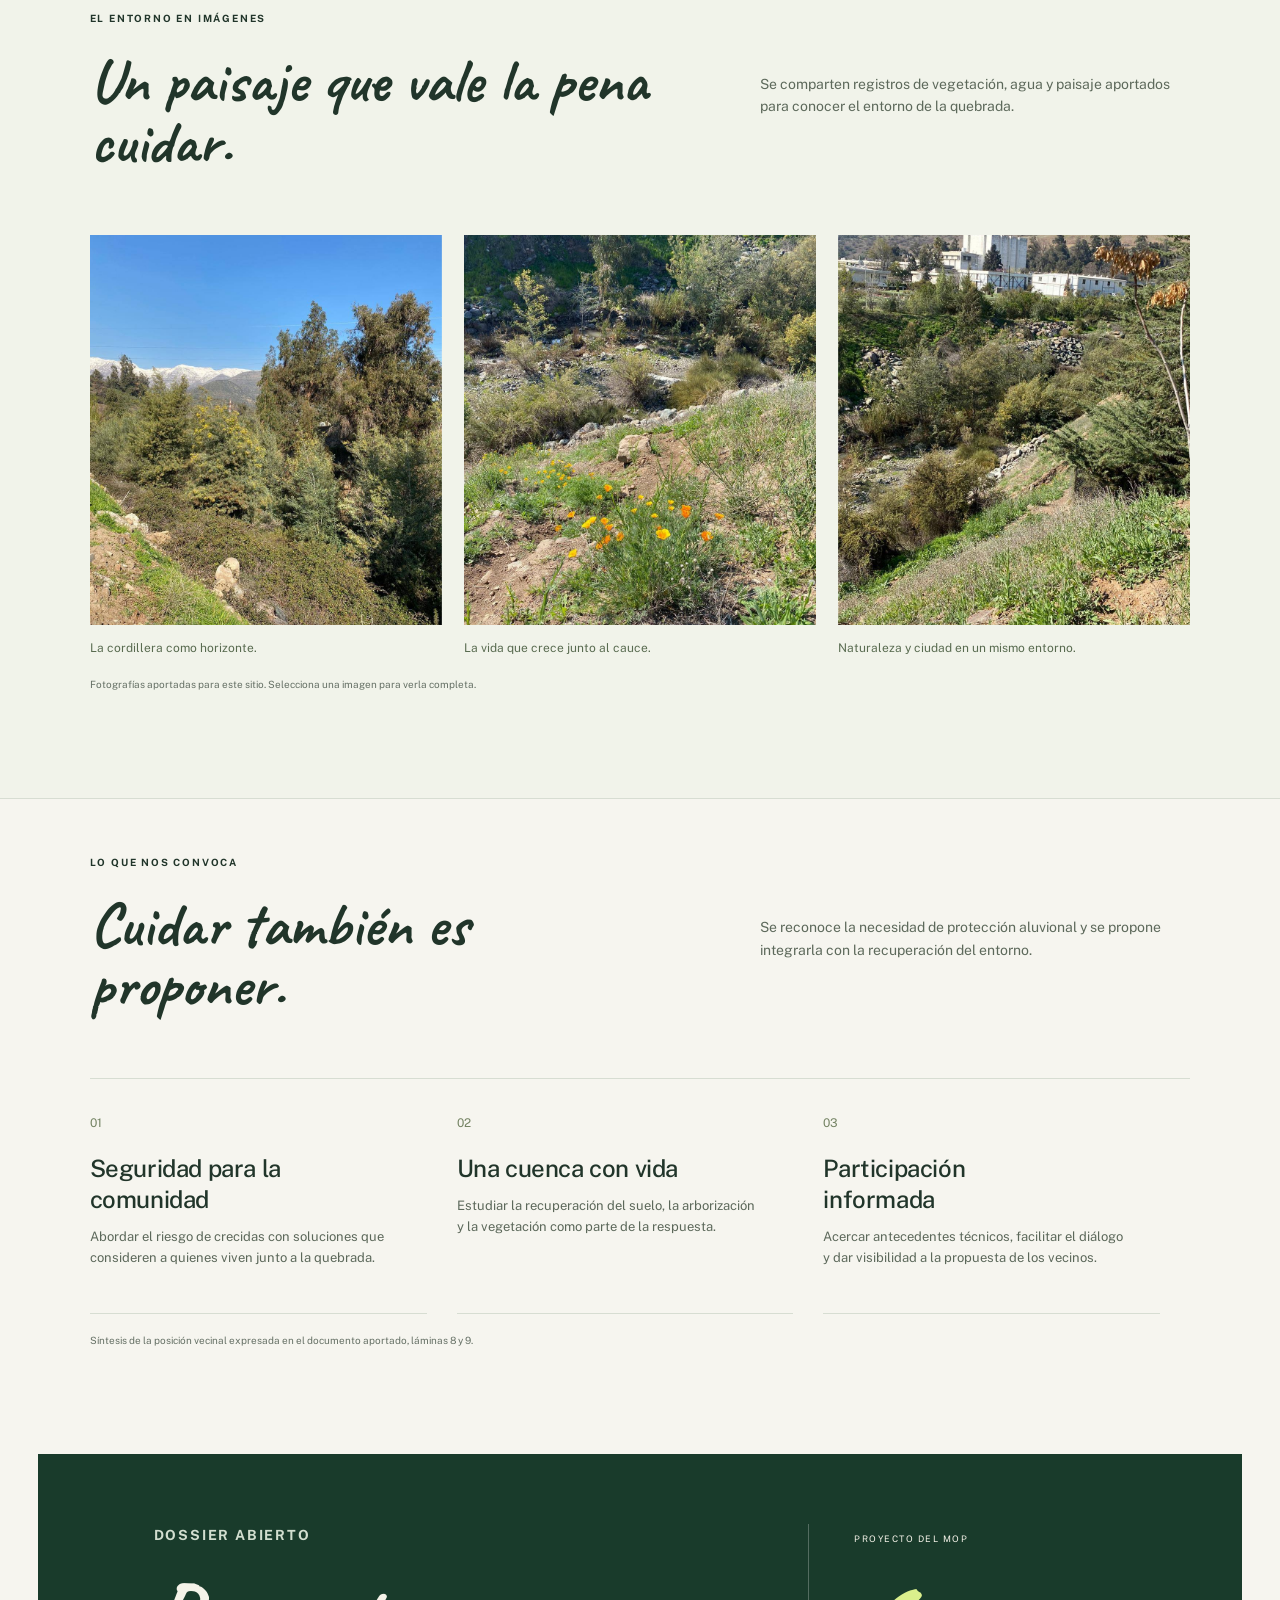
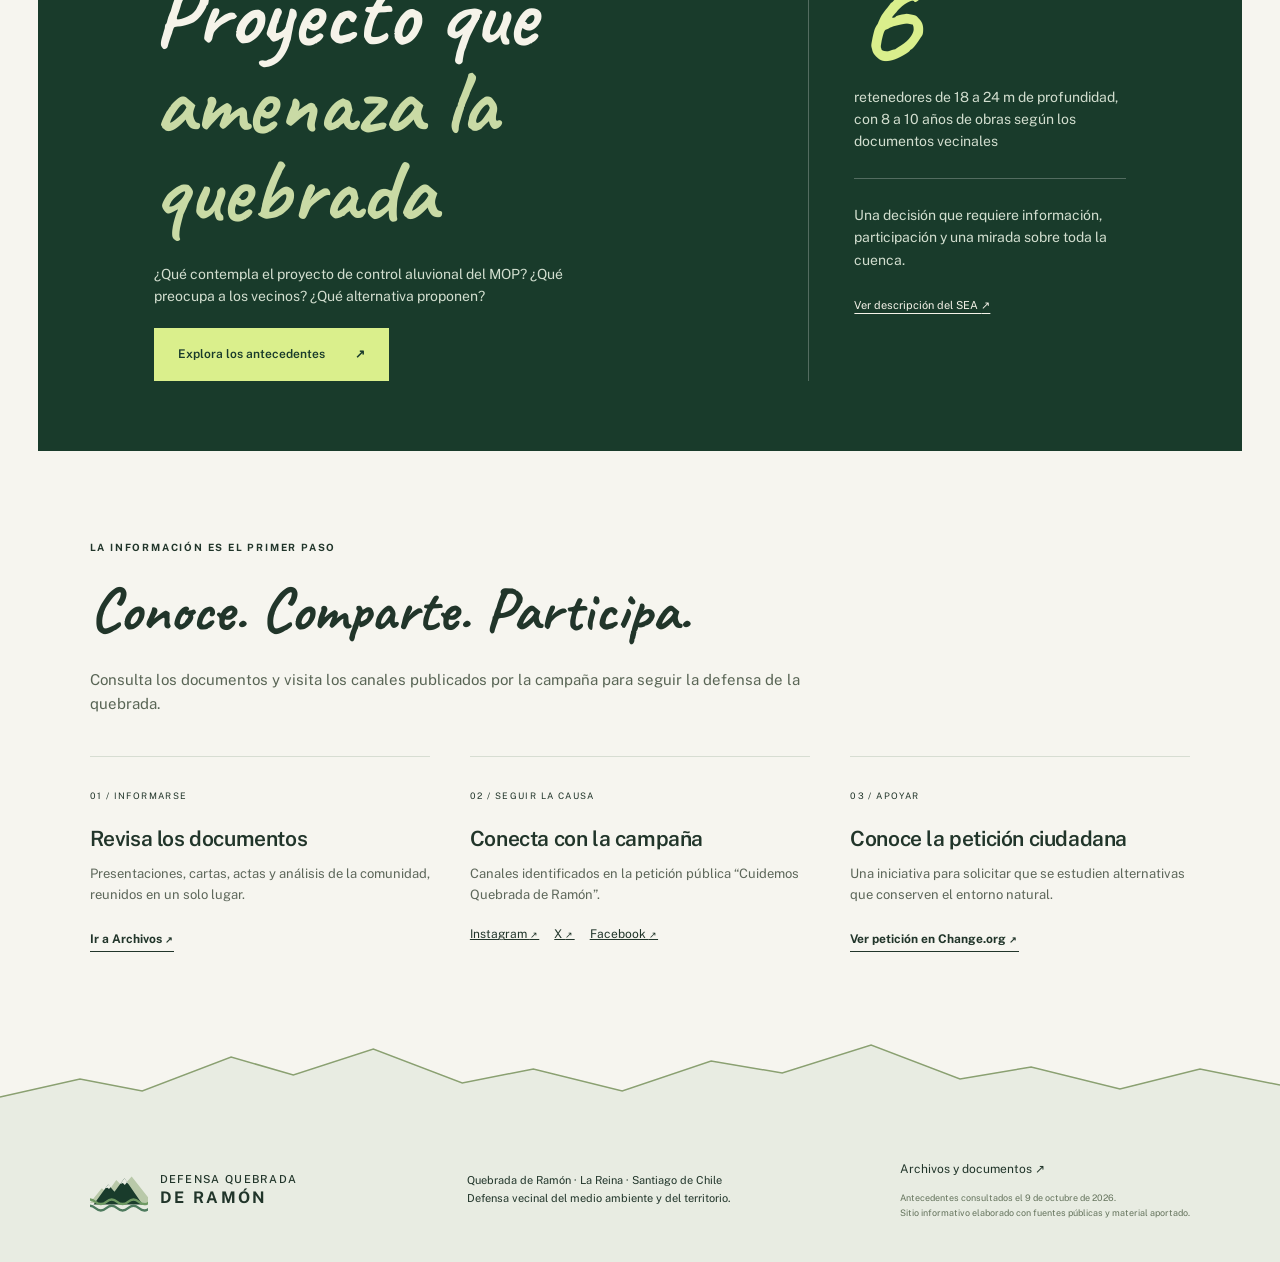
==== commit 3f90d65f: "SEO: títulos, descripciones, Open Graph, datos estructurados y sitemap Palabras clave medio ambiente" ====
--- a/index.html
+++ b/index.html
@@ -1,8 +1,8 @@
-<!doctype html><html lang="es"><head><meta charset="utf-8"><meta name="viewport" content="width=device-width,initial-scale=1"><title>Inicio | Defensa Quebrada de Ramón</title><meta name="description" content="Conoce la defensa vecinal de la Quebrada de Ramón y los antecedentes del proyecto de control aluvional: fuentes públicas, propuesta vecinal y documentos."><meta name="theme-color" content="#193b2b"><link rel="stylesheet" href="assets/style.css"><script src="assets/main.js" defer></script></head><body><a class="skip" href="#contenido">Ir al contenido</a><header><a class="brand" href="index.html" aria-label="Defensa Quebrada de Ramón, inicio"><svg class="mark" viewBox="0 0 64 48" aria-hidden="true" focusable="false"><path class="mark-ridge-back" d="M0 38 L13 22 L19 27 L29 13 L36 20 L46 9 L64 32 L64 38Z"/><path class="mark-ridge" d="M4 40 L20 18 L27 26 L38 11 L58 40Z"/><path class="mark-snow" d="M38 11 L33.4 17.3 L36.2 16.2 L38.4 18.6 L40.6 15.8 L43 17.6Z M20 18 L17 22.2 L19.2 21.4 L21 23 L22.8 20.8Z"/><g class="mark-waves" fill="none" stroke-linecap="round"><path d="M-6 37c4-3.4 8-3.4 12 0s8 3.4 12 0 8-3.4 12 0 8 3.4 12 0 8-3.4 12 0 8 3.4 12 0 8-3.4 12 0"/><path d="M-6 44c4-3.4 8-3.4 12 0s8 3.4 12 0 8-3.4 12 0 8 3.4 12 0 8-3.4 12 0 8 3.4 12 0 8-3.4 12 0"/></g></svg><span>DEFENSA QUEBRADA<br><b>DE RAMÓN</b></span></a><button class="menu" aria-expanded="false" aria-controls="nav">Menú <span aria-hidden="true">☰</span></button><nav id="nav" aria-label="Principal"><a href="index.html" aria-current="page">Inicio</a><a href="index.html#comite">El comité</a><a href="megaproyecto-la-reina/index.html" >Proyecto que amenaza la quebrada</a><a href="archivos/index.html">Archivos</a><a class="nav-cta" href="index.html#participa">Participa <span aria-hidden="true">↗</span></a></nav></header><main id="contenido">
-<section class="hero"><div class="hero-copy"><p class="eyebrow"><span class="dot"></span> COMUNIDAD · NATURALEZA · TERRITORIO</p><h1>Una quebrada.<br>Una comunidad.<br><em>Un futuro que cuidar.</em></h1><p class="lead">Comité de Defensa de la Quebrada de Ramón. Conoce la causa vecinal que busca proteger este entorno y promover soluciones que cuiden a las personas y a la naturaleza.</p><div class="actions"><a class="button" href="megaproyecto-la-reina/index.html">Conoce el proyecto <span>↗</span></a><a class="text-link" href="#comite">Nuestra causa ↓</a></div><div class="hero-location"><span aria-hidden="true">⌖</span> QUEBRADA DE RAMÓN · PRECORDILLERA DE SANTIAGO</div></div><figure class="hero-image"><img src="assets/ambiente-poster.jpg" alt="Agua fluyendo entre rocas y vegetación, en el registro audiovisual aportado"><video class="ambient-video" muted loop playsinline preload="none" poster="/assets/ambiente-poster.jpg" aria-hidden="true" tabindex="-1"><source src="assets/ambiente-quebrada.mp4" type="video/mp4"></video><figcaption>El cauce que queremos cuidar.<small>Registro audiovisual aportado por la comunidad.</small></figcaption><span class="image-label">EL AGUA NOS CONECTA</span></figure></section>
+<!doctype html><html lang="es-CL"><head><meta charset="utf-8"><meta name="viewport" content="width=device-width,initial-scale=1"><title>Defensa Quebrada de Ramón, La Reina | Medio ambiente y comunidad</title><meta name="description" content="Defensa vecinal de la Quebrada de Ramón en La Reina, Santiago: cuidamos el medio ambiente y proponemos alternativas al proyecto aluvional del MOP."><meta name="theme-color" content="#193b2b"><link rel="canonical" href="https://mirasins.github.io/DefensaQuebrada/"><link rel="icon" href="assets/favicon.svg" type="image/svg+xml"><meta property="og:type" content="website"><meta property="og:site_name" content="Defensa Quebrada de Ramón"><meta property="og:locale" content="es_CL"><meta property="og:title" content="Defensa Quebrada de Ramón, La Reina | Medio ambiente y comunidad"><meta property="og:description" content="Defensa vecinal de la Quebrada de Ramón en La Reina, Santiago: cuidamos el medio ambiente y proponemos alternativas al proyecto aluvional del MOP."><meta property="og:url" content="https://mirasins.github.io/DefensaQuebrada/"><meta property="og:image" content="https://mirasins.github.io/DefensaQuebrada/assets/og-imagen.jpg"><meta property="og:image:width" content="1200"><meta property="og:image:height" content="630"><meta property="og:image:alt" content="Vegetación de la Quebrada de Ramón con la cordillera nevada al fondo"><meta name="twitter:card" content="summary_large_image"><meta name="twitter:site" content="@quebrada_ramon"><script type="application/ld+json">{"@context":"https://schema.org","@graph":[{"@type":"WebSite","@id":"https://mirasins.github.io/DefensaQuebrada/#sitio","name":"Defensa Quebrada de Ramón","url":"https://mirasins.github.io/DefensaQuebrada/","inLanguage":"es-CL","publisher":{"@id":"https://mirasins.github.io/DefensaQuebrada/#organizacion"}},{"@type":"Organization","@id":"https://mirasins.github.io/DefensaQuebrada/#organizacion","name":"Comité de Defensa de la Quebrada de Ramón","alternateName":"Defensa Quebrada de Ramón","url":"https://mirasins.github.io/DefensaQuebrada/","logo":"https://mirasins.github.io/DefensaQuebrada/assets/favicon.svg","areaServed":{"@type":"Place","name":"La Reina, Santiago de Chile"},"knowsAbout":["Medio ambiente","Quebrada de Ramón","Control aluvional","Soluciones basadas en la naturaleza"],"sameAs":["https://www.instagram.com/defensaquebradaramon/","https://x.com/quebrada_ramon","https://www.facebook.com/profile.php?id=100094372480934"]}]}</script><link rel="stylesheet" href="assets/style.css"><script src="assets/main.js" defer></script></head><body><a class="skip" href="#contenido">Ir al contenido</a><header><a class="brand" href="index.html" aria-label="Defensa Quebrada de Ramón, inicio"><svg class="mark" viewBox="0 0 64 48" aria-hidden="true" focusable="false"><path class="mark-ridge-back" d="M0 38 L13 22 L19 27 L29 13 L36 20 L46 9 L64 32 L64 38Z"/><path class="mark-ridge" d="M4 40 L20 18 L27 26 L38 11 L58 40Z"/><path class="mark-snow" d="M38 11 L33.4 17.3 L36.2 16.2 L38.4 18.6 L40.6 15.8 L43 17.6Z M20 18 L17 22.2 L19.2 21.4 L21 23 L22.8 20.8Z"/><g class="mark-waves" fill="none" stroke-linecap="round"><path d="M-6 37c4-3.4 8-3.4 12 0s8 3.4 12 0 8-3.4 12 0 8 3.4 12 0 8-3.4 12 0 8 3.4 12 0 8-3.4 12 0"/><path d="M-6 44c4-3.4 8-3.4 12 0s8 3.4 12 0 8-3.4 12 0 8 3.4 12 0 8-3.4 12 0 8 3.4 12 0 8-3.4 12 0"/></g></svg><span>DEFENSA QUEBRADA<br><b>DE RAMÓN</b></span></a><button class="menu" aria-expanded="false" aria-controls="nav">Menú <span aria-hidden="true">☰</span></button><nav id="nav" aria-label="Principal"><a href="index.html" aria-current="page">Inicio</a><a href="index.html#comite">El comité</a><a href="megaproyecto-la-reina/index.html" >Proyecto que amenaza la quebrada</a><a href="archivos/index.html">Archivos</a><a class="nav-cta" href="index.html#participa">Participa <span aria-hidden="true">↗</span></a></nav></header><main id="contenido">
+<section class="hero"><div class="hero-copy"><p class="eyebrow"><span class="dot"></span> COMUNIDAD · MEDIO AMBIENTE · TERRITORIO</p><h1>Una quebrada.<br>Una comunidad.<br><em>Un futuro que cuidar.</em></h1><p class="lead">Comité de Defensa de la Quebrada de Ramón, en La Reina. Conoce la causa vecinal que busca proteger el medio ambiente de la precordillera y promover soluciones que cuiden a las personas y a la naturaleza.</p><div class="actions"><a class="button" href="megaproyecto-la-reina/index.html">Conoce el proyecto <span>↗</span></a><a class="text-link" href="#comite">Nuestra causa ↓</a></div><div class="hero-location"><span aria-hidden="true">⌖</span> QUEBRADA DE RAMÓN · LA REINA · PRECORDILLERA DE SANTIAGO</div></div><figure class="hero-image"><img src="assets/ambiente-poster.jpg" alt="Agua del estero de la Quebrada de Ramón fluyendo entre rocas y vegetación"><video class="ambient-video" muted loop playsinline preload="none" poster="/assets/ambiente-poster.jpg" aria-hidden="true" tabindex="-1"><source src="assets/ambiente-quebrada.mp4" type="video/mp4"></video><figcaption>El cauce que queremos cuidar.<small>Registro audiovisual aportado por la comunidad.</small></figcaption><span class="image-label">EL AGUA NOS CONECTA</span></figure></section>
 <div class="statement"><span>PROTEGER A LAS PERSONAS</span><span aria-hidden="true">✳</span><span>RECUPERAR LA CUENCA</span><span aria-hidden="true">✳</span><span>ESCUCHAR A LA COMUNIDAD</span></div>
-<section class="section split" id="comite"><div><p class="eyebrow">01 / EL COMITÉ</p><h2>La defensa del territorio<br>nace de sus vecinos.</h2></div><div class="prose"><p>La defensa de la Quebrada de Ramón reúne una preocupación compartida: reducir el riesgo de crecidas y aluviones sin perder el valor natural y comunitario del lugar.</p><p>En marzo de 2025 se documentó la conformación de un comité técnico con profesionales de distintas disciplinas para estudiar el proyecto y difundir observaciones. </p><a class="source-link" href="https://z14.cl/2025/quebrada-de-ramon-la-comunidad-se-organiza-frente-al-megaproyecto-del-mop/" target="_blank" rel="noopener noreferrer">Conoce el antecedente vecinal <span aria-hidden="true">↗</span></a><p class="note">Se documentan la organización vecinal y la campaña de defensa. No se confirma una directiva vigente ni la constitución legal bajo el nombre exacto del comité.</p></div></section>
-<section class="section landscape-gallery" id="entorno"><div class="section-top"><div><p class="eyebrow">EL ENTORNO EN IMÁGENES</p><h2>Un paisaje que vale la pena cuidar.</h2></div><p>Se comparten registros de vegetación, agua y paisaje aportados para conocer el entorno de la quebrada.</p></div><div class="gallery-grid"><figure><a href="assets/entorno-cordillera.jpg" target="_blank" rel="noopener" aria-label="Abrir fotografía de vegetación y cordillera"><img src="assets/entorno-cordillera.jpg" loading="lazy" width="960" height="1280" alt="Vegetación junto a la quebrada y montañas nevadas bajo un cielo azul"></a><figcaption>La cordillera como horizonte.</figcaption></figure><figure><a href="assets/entorno-flores.jpg" target="_blank" rel="noopener" aria-label="Abrir fotografía de flores y cauce"><img src="assets/entorno-flores.jpg" loading="lazy" width="960" height="1280" alt="Flores anaranjadas y vegetación junto a un cauce rocoso"></a><figcaption>La vida que crece junto al cauce.</figcaption></figure><figure><a href="assets/entorno-vegetacion.jpg" target="_blank" rel="noopener" aria-label="Abrir fotografía del entorno urbano y vegetación"><img src="assets/entorno-vegetacion.jpg" loading="lazy" width="960" height="1280" alt="Ladera con vegetación, rocas y construcciones al fondo"></a><figcaption>Naturaleza y ciudad en un mismo entorno.</figcaption></figure></div><p class="caption">Fotografías aportadas para este sitio. Selecciona una imagen para verla completa.</p></section>
+<section class="section split" id="comite"><div><p class="eyebrow">01 / EL COMITÉ</p><h2>La defensa del territorio<br>nace de sus vecinos.</h2></div><div class="prose"><p>La defensa de la Quebrada de Ramón reúne a vecinos de La Reina y Las Condes en una preocupación compartida: reducir el riesgo de crecidas y aluviones sin dañar el medio ambiente ni perder el valor natural y comunitario del lugar.</p><p>En marzo de 2025 se documentó la conformación de un comité técnico con profesionales de distintas disciplinas para estudiar el proyecto y difundir observaciones. </p><a class="source-link" href="https://z14.cl/2025/quebrada-de-ramon-la-comunidad-se-organiza-frente-al-megaproyecto-del-mop/" target="_blank" rel="noopener noreferrer">Conoce el antecedente vecinal <span aria-hidden="true">↗</span></a><p class="note">Se documentan la organización vecinal y la campaña de defensa. No se confirma una directiva vigente ni la constitución legal bajo el nombre exacto del comité.</p></div></section>
+<section class="section landscape-gallery" id="entorno"><div class="section-top"><div><p class="eyebrow">EL ENTORNO EN IMÁGENES</p><h2>Un paisaje que vale la pena cuidar.</h2></div><p>Se comparten registros de vegetación, agua y paisaje aportados para conocer el entorno de la quebrada.</p></div><div class="gallery-grid"><figure><a href="assets/entorno-cordillera.jpg" target="_blank" rel="noopener" aria-label="Abrir fotografía de vegetación y cordillera"><img src="assets/entorno-cordillera.jpg" loading="lazy" width="960" height="1280" alt="Vegetación nativa de la Quebrada de Ramón, en La Reina, con la cordillera nevada bajo un cielo azul"></a><figcaption>La cordillera como horizonte.</figcaption></figure><figure><a href="assets/entorno-flores.jpg" target="_blank" rel="noopener" aria-label="Abrir fotografía de flores y cauce"><img src="assets/entorno-flores.jpg" loading="lazy" width="960" height="1280" alt="Flores anaranjadas y vegetación junto al cauce rocoso de la Quebrada de Ramón"></a><figcaption>La vida que crece junto al cauce.</figcaption></figure><figure><a href="assets/entorno-vegetacion.jpg" target="_blank" rel="noopener" aria-label="Abrir fotografía del entorno urbano y vegetación"><img src="assets/entorno-vegetacion.jpg" loading="lazy" width="960" height="1280" alt="Ladera con vegetación y rocas de la Quebrada de Ramón, con casas de La Reina al fondo"></a><figcaption>Naturaleza y ciudad en un mismo entorno.</figcaption></figure></div><p class="caption">Fotografías aportadas para este sitio. Selecciona una imagen para verla completa.</p></section>
 <section class="section purpose"><div class="section-top"><div><p class="eyebrow">LO QUE NOS CONVOCA</p><h2>Cuidar también es proponer.</h2></div><p>Se reconoce la necesidad de protección aluvional y se propone integrarla con la recuperación del entorno.</p></div><div class="principles"><article><span class="number">01</span><h3>Seguridad para la comunidad</h3><p>Abordar el riesgo de crecidas con soluciones que consideren a quienes viven junto a la quebrada.</p></article><article><span class="number">02</span><h3>Una cuenca con vida</h3><p>Estudiar la recuperación del suelo, la arborización y la vegetación como parte de la respuesta.</p></article><article><span class="number">03</span><h3>Participación informada</h3><p>Acercar antecedentes técnicos, facilitar el diálogo y dar visibilidad a la propuesta de los vecinos.</p></article></div><p class="caption">Síntesis de la posición vecinal expresada en el documento aportado, láminas 8 y 9.</p></section>
 <section class="project-feature"><div><p class="eyebrow">DOSSIER ABIERTO</p><h2>Proyecto que<br><em>amenaza la quebrada</em></h2><p>¿Qué contempla el proyecto de control aluvional del MOP? ¿Qué preocupa a los vecinos? ¿Qué alternativa proponen?</p><a class="button light" href="megaproyecto-la-reina/index.html">Explora los antecedentes <span>↗</span></a></div><div class="feature-data"><span class="tag">PROYECTO DEL MOP</span><strong>7</strong><p>retenedores de 18 a 24 m de profundidad, con 8 a 10 años de obras según los documentos vecinales</p><hr><p>Una decisión que requiere información, participación y una mirada sobre toda la cuenca.</p><a class="source-link" href="https://www.sea.gob.cl/noticias/comite-de-ministros-sesiona-por-cuarta-vez-en-administracion-del-presidente-kast-y-revisa" target="_blank" rel="noopener noreferrer">Ver descripción del SEA <span aria-hidden="true">↗</span></a></div></section>
-<section class="section" id="participa"><p class="eyebrow">LA INFORMACIÓN ES EL PRIMER PASO</p><h2>Conoce. Comparte. Participa.</h2><p class="intro">Consulta los documentos y visita los canales publicados por la campaña para seguir la defensa de la quebrada.</p><div class="participation"><div><span>01 / INFORMARSE</span><h3>Revisa los documentos</h3><p>Presentaciones, cartas, actas y análisis de la comunidad, reunidos en un solo lugar.</p><a class="text-link" href="archivos/index.html">Ir a Archivos <span aria-hidden="true">↗</span></a></div><div><span>02 / SEGUIR LA CAUSA</span><h3>Conecta con la campaña</h3><p>Canales identificados en la petición pública “Cuidemos Quebrada de Ramón”.</p><div class="socials"><a class="" href="https://www.instagram.com/defensaquebradaramon/" target="_blank" rel="noopener noreferrer">Instagram <span aria-hidden="true">↗</span></a><a class="" href="https://x.com/quebrada_ramon" target="_blank" rel="noopener noreferrer">X <span aria-hidden="true">↗</span></a><a class="" href="https://www.facebook.com/profile.php?id=100094372480934" target="_blank" rel="noopener noreferrer">Facebook <span aria-hidden="true">↗</span></a></div></div><div><span>03 / APOYAR</span><h3>Conoce la petición ciudadana</h3><p>Una iniciativa para solicitar que se estudien alternativas que conserven el entorno natural.</p><a class="text-link" href="https://www.change.org/p/munilareina-mop-chile-mmachile-cuidemos-quebrada-de-ram%C3%B3n" target="_blank" rel="noopener noreferrer">Ver petición en Change.org <span aria-hidden="true">↗</span></a></div></div></section></main><footer><a class="brand" href="index.html"><svg class="mark" viewBox="0 0 64 48" aria-hidden="true" focusable="false"><path class="mark-ridge-back" d="M0 38 L13 22 L19 27 L29 13 L36 20 L46 9 L64 32 L64 38Z"/><path class="mark-ridge" d="M4 40 L20 18 L27 26 L38 11 L58 40Z"/><path class="mark-snow" d="M38 11 L33.4 17.3 L36.2 16.2 L38.4 18.6 L40.6 15.8 L43 17.6Z M20 18 L17 22.2 L19.2 21.4 L21 23 L22.8 20.8Z"/><g class="mark-waves" fill="none" stroke-linecap="round"><path d="M-6 37c4-3.4 8-3.4 12 0s8 3.4 12 0 8-3.4 12 0 8 3.4 12 0 8-3.4 12 0 8 3.4 12 0 8-3.4 12 0"/><path d="M-6 44c4-3.4 8-3.4 12 0s8 3.4 12 0 8-3.4 12 0 8 3.4 12 0 8-3.4 12 0 8 3.4 12 0 8-3.4 12 0"/></g></svg><span>DEFENSA QUEBRADA<br><b>DE RAMÓN</b></span></a><p>La Reina · Santiago de Chile<br>Información para cuidar nuestro territorio.</p><div><a href="archivos/index.html">Archivos y documentos ↗</a><small>Antecedentes consultados el 9 de octubre de 2026.<br>Sitio informativo elaborado con fuentes públicas y material aportado.</small></div></footer></body></html>+<section class="section" id="participa"><p class="eyebrow">LA INFORMACIÓN ES EL PRIMER PASO</p><h2>Conoce. Comparte. Participa.</h2><p class="intro">Consulta los documentos y visita los canales publicados por la campaña para seguir la defensa de la quebrada.</p><div class="participation"><div><span>01 / INFORMARSE</span><h3>Revisa los documentos</h3><p>Presentaciones, cartas, actas y análisis de la comunidad, reunidos en un solo lugar.</p><a class="text-link" href="archivos/index.html">Ir a Archivos <span aria-hidden="true">↗</span></a></div><div><span>02 / SEGUIR LA CAUSA</span><h3>Conecta con la campaña</h3><p>Canales identificados en la petición pública “Cuidemos Quebrada de Ramón”.</p><div class="socials"><a class="" href="https://www.instagram.com/defensaquebradaramon/" target="_blank" rel="noopener noreferrer">Instagram <span aria-hidden="true">↗</span></a><a class="" href="https://x.com/quebrada_ramon" target="_blank" rel="noopener noreferrer">X <span aria-hidden="true">↗</span></a><a class="" href="https://www.facebook.com/profile.php?id=100094372480934" target="_blank" rel="noopener noreferrer">Facebook <span aria-hidden="true">↗</span></a></div></div><div><span>03 / APOYAR</span><h3>Conoce la petición ciudadana</h3><p>Una iniciativa para solicitar que se estudien alternativas que conserven el entorno natural.</p><a class="text-link" href="https://www.change.org/p/munilareina-mop-chile-mmachile-cuidemos-quebrada-de-ram%C3%B3n" target="_blank" rel="noopener noreferrer">Ver petición en Change.org <span aria-hidden="true">↗</span></a></div></div></section></main><footer><a class="brand" href="index.html"><svg class="mark" viewBox="0 0 64 48" aria-hidden="true" focusable="false"><path class="mark-ridge-back" d="M0 38 L13 22 L19 27 L29 13 L36 20 L46 9 L64 32 L64 38Z"/><path class="mark-ridge" d="M4 40 L20 18 L27 26 L38 11 L58 40Z"/><path class="mark-snow" d="M38 11 L33.4 17.3 L36.2 16.2 L38.4 18.6 L40.6 15.8 L43 17.6Z M20 18 L17 22.2 L19.2 21.4 L21 23 L22.8 20.8Z"/><g class="mark-waves" fill="none" stroke-linecap="round"><path d="M-6 37c4-3.4 8-3.4 12 0s8 3.4 12 0 8-3.4 12 0 8 3.4 12 0 8-3.4 12 0 8 3.4 12 0 8-3.4 12 0"/><path d="M-6 44c4-3.4 8-3.4 12 0s8 3.4 12 0 8-3.4 12 0 8 3.4 12 0 8-3.4 12 0 8 3.4 12 0 8-3.4 12 0"/></g></svg><span>DEFENSA QUEBRADA<br><b>DE RAMÓN</b></span></a><p>Quebrada de Ramón · La Reina · Santiago de Chile<br>Defensa vecinal del medio ambiente y del territorio.</p><div><a href="archivos/index.html">Archivos y documentos ↗</a><small>Antecedentes consultados el 9 de octubre de 2026.<br>Sitio informativo elaborado con fuentes públicas y material aportado.</small></div></footer></body></html>
